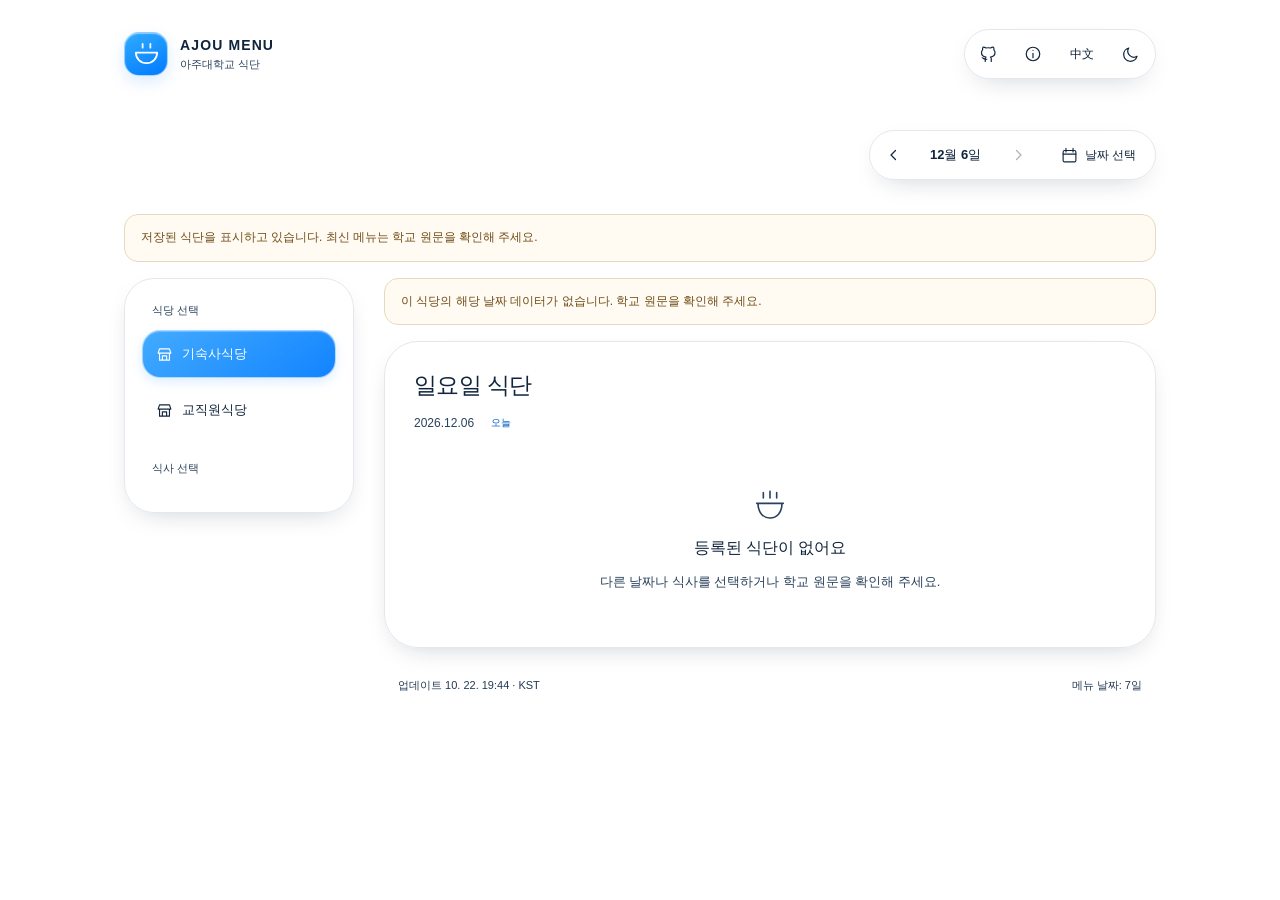
==== site/index.html @ 357158b2 "Replace refraction with lightweight clear and frosted glass" ====
<!DOCTYPE html>
<html lang="ko">
<head>
  <meta charset="UTF-8">
  <meta name="viewport" content="width=device-width, initial-scale=1, viewport-fit=cover">
  <meta name="theme-color" content="#ffffff">
  <meta name="description" content="아주대학교 식당의 주간 메뉴를 한국어와 중국어로 확인하세요. 查看亚洲大学食堂每周菜单，支持中韩双语。">
  <title>아주대학교 식단 · Ajou Menu</title>
  <meta name="apple-mobile-web-app-capable" content="yes">
  <meta name="apple-mobile-web-app-status-bar-style" content="default">
  <meta name="apple-mobile-web-app-title" content="Ajou Menu">
  <meta property="og:type" content="website">
  <meta property="og:title" content="Ajou Menu · 亚洲大学食堂菜单">
  <meta property="og:description" content="宿舍食堂与教职工食堂，中韩双语菜单、供餐时段和每周预告。">
  <meta property="og:url" content="https://zhupoxixixi.github.io/ajou-menu/">
  <meta property="og:image" content="https://zhupoxixixi.github.io/ajou-menu/share.png?v=20261023-light-glass">
  <meta property="og:image:width" content="1200">
  <meta property="og:image:height" content="630">
  <meta name="twitter:card" content="summary_large_image">
  <link rel="canonical" href="https://zhupoxixixi.github.io/ajou-menu/">
  <script>try{const t=localStorage.getItem('menuTheme');document.documentElement.classList.toggle('dark',t==='dark'||(t!=='light'&&matchMedia('(prefers-color-scheme: dark)').matches));}catch{}</script>
  <script>document.documentElement.dataset.glassStyle='clear';try{if(localStorage.getItem('menuGlassStyle')==='frosted')document.documentElement.dataset.glassStyle='frosted';}catch{}</script>
  <link rel="icon" type="image/svg+xml" href="favicon.svg?v=20261023-light-glass">
  <link rel="apple-touch-icon" href="apple-touch-icon.png?v=20261023-light-glass">
  <link rel="manifest" href="manifest.webmanifest?v=20261023-light-glass">
  <link rel="stylesheet" href="styles.css?v=20261023-light-glass">
  <script defer src="appearance.js?v=20261023-light-glass"></script>
  <script defer src="background.js?v=20261023-light-glass"></script>
  <script defer src="menu-data.js?v=20261023-light-glass"></script>
  <script defer src="menu.js?v=20261023-light-glass"></script>
</head>
<body>
<div id="glassBackdrop" aria-hidden="true"></div>
  <a class="skip-link" href="#menuHeading" id="skipLink">메뉴로 바로가기</a>
  <header class="site-header">
    <div class="wide-shell header-inner">
      <a class="brand" href="./" aria-label="Ajou Menu">
        <span class="brand-mark" aria-hidden="true"><svg viewBox="0 0 32 32" fill="none" stroke="currentColor" stroke-width="1.8" stroke-linecap="round" stroke-linejoin="round"><path d="M5 14h22c0 6.4-4.7 11-11 11S5 20.4 5 14Z"/><path d="M12 5v4m8-4v4"/></svg></span>
        <span class="brand-copy"><strong>AJOU MENU</strong><small id="brandSubtitle">아주대학교 식단</small></span>
      </a>
      <div class="glass-surface glass-actions"><div class="glass-content"><div class="header-actions">
        <a class="icon-button github-button" href="https://github.com/zhupoxixixi/ajou-menu" target="_blank" rel="noopener noreferrer" aria-label="GitHub"><span data-icon="github"></span></a>
        <button class="icon-button" id="toolsToggle" type="button" aria-haspopup="dialog" aria-label="使用与更新"><span data-icon="info"></span></button>
        <button class="language-toggle" id="langToggle" type="button"><span id="languageLabel">中文</span></button>
        <button class="icon-button" id="themeToggle" type="button"><span data-icon="sun"></span></button>
      </div>
    </div></div>
    </div>
  </header>

  <main class="page-shell">
    <div class="page-intro">
      <div class="glass-surface glass-date"><div class="glass-content"><nav class="date-navigation" aria-label="날짜 탐색" id="dateNavigation">
        <div class="nav-controls">
          <div class="date-stepper"><button class="icon-button" id="prevDate" type="button"><span data-icon="left"></span></button><button class="nav-current-date" id="navDateLabel" type="button" aria-haspopup="dialog"><span id="navDateDisplay">—</span></button><button class="icon-button" id="nextDate" type="button"><span data-icon="right"></span></button></div>
          <button class="date-picker-trigger" id="dateToggle" type="button" aria-haspopup="dialog"><span data-icon="calendar"></span><span id="datePickerLabel">날짜 선택</span></button>
        </div>
      </nav></div></div>
    </div>
    <div id="dataStatus" class="status-banner" role="status" hidden></div>

    <div class="menu-layout">
      <div class="glass-surface glass-selection"><div class="glass-content"><section class="selection-panel" aria-label="식당 및 식사 선택" id="selectionPanel">
        <p class="control-label" id="restaurantLabel">식당 선택</p>
        <div id="restaurantTabs" class="restaurant-tabs" role="group" aria-labelledby="restaurantLabel"></div>
        <p class="control-label" id="mealLabel">식사 선택</p>
        <div id="mealTabs" class="meal-tabs" role="group" aria-labelledby="mealLabel"></div>
      </section></div></div>

      <section class="menu-panel" aria-labelledby="menuHeading">
        <p class="sr-only" id="windowLabel">코너 선택</p>
        <div class="glass-surface glass-windows"><div class="glass-content"><div id="windowTabs" class="window-tabs" role="group" aria-labelledby="windowLabel"></div></div></div>
        <div id="restaurantStatus" class="status-banner" role="status" hidden></div>
        <div class="glass-surface glass-menu"><div class="glass-content"><article class="menu-card">
          <div class="card-header">
            <div class="card-title-line"><div class="card-title-copy"><h1 id="menuHeading" tabindex="-1">오늘의 메뉴</h1><span id="dateDisplay" class="date-badge"></span><span id="todayMarker" class="today-marker" hidden></span></div><button id="shareButton" class="icon-button copy-button" type="button" aria-label="메뉴 복사" title="메뉴 복사"><span data-icon="copy"></span></button></div>
            <div id="serviceMeta" class="service-meta"><p class="service-hours" id="serviceHours" hidden></p><p class="service-state" id="serviceState" role="status" hidden></p></div>
          </div>
          <div id="menuContent"></div>
          <div id="emptyState" class="empty-state" hidden><span data-icon="bowl" class="empty-symbol"></span><h2 id="emptyTitle"></h2><p id="emptyDescription"></p></div>
        </article></div></div>
      </section>
    </div>
    <div class="nav-stats"><p id="updatedAt"></p><p id="dateCount"></p></div>
  </main>

  <dialog id="dateDialog" class="app-dialog date-dialog" aria-labelledby="calendarTitle">
    <div class="dialog-heading"><h2 id="calendarTitle">날짜 선택</h2><button class="dialog-close icon-button" type="button" data-close="dateDialog"><span data-icon="close"></span></button></div>
    <div class="calendar-heading"><div id="weekSwitch" class="week-switch" hidden></div><button id="todayButton" class="small-button" type="button">오늘로</button></div>
    <div class="calendar-month-row"><button id="calendarPrev" class="icon-button" type="button"><span data-icon="left"></span></button><strong id="calendarMonth"></strong><button id="calendarNext" class="icon-button" type="button"><span data-icon="right"></span></button></div>
    <div id="calendarWeekdays" class="calendar-weekdays" aria-hidden="true"></div>
    <div id="weekTabs" class="calendar-grid"></div>
    <p class="calendar-hint" id="calendarHint"></p>
  </dialog>

  <dialog id="copyDialog" class="app-dialog copy-dialog" aria-labelledby="copyTitle">
    <div class="dialog-heading"><h2 id="copyTitle"></h2><button class="dialog-close icon-button" type="button" data-close="copyDialog"><span data-icon="close"></span></button></div>
    <p id="copyHint"></p><textarea id="copyText" readonly aria-labelledby="copyTitle"></textarea>
  </dialog>
  <dialog id="toolsDialog" class="app-dialog tools-dialog" aria-labelledby="toolsTitle">
    <div class="dialog-heading"><h2 id="toolsTitle"></h2><button class="dialog-close icon-button" type="button" data-close="toolsDialog"><span data-icon="close"></span></button></div>
    <div class="tools-content">
      <section class="tool-section appearance-section">
        <h3 id="glassStyleTitle">유리 효과</h3>
        <div class="appearance-options" role="group" aria-labelledby="glassStyleTitle"><button id="glassClear" type="button" aria-pressed="true">투명</button><button id="glassFrosted" type="button" aria-pressed="false">반투명</button></div>
      </section>
      <section id="backgroundSection" class="tool-section">
        <h3 id="backgroundTitle">배경 이미지</h3>
        <p id="backgroundHint" class="tool-hint">기기에 저장된 사진으로 배경을 바꿀 수 있어요.</p>
        <input id="backgroundFile" type="file" accept="image/*" hidden>
        <div class="background-actions"><button id="backgroundChoose" class="small-button" type="button">사진 선택</button><button id="backgroundReset" class="small-button" type="button">기본 배경</button></div>
        <p id="backgroundStatus" class="tool-hint background-status" role="status"></p>
      </section>
      <section id="operatingSection" class="tool-section" hidden><h3 id="operatingTitle"></h3><div id="operatingDetails" class="operating-details"></div></section>
      <section class="tool-section"><h3 id="dataTitle"></h3><dl id="healthDetails" class="health-details"></dl><p class="tool-hint" id="refreshHint"></p><button id="refreshButton" class="small-button" type="button"><span data-icon="refresh"></span><span id="refreshLabel"></span></button></section>
      <section class="tool-section"><h3 id="installTitle"></h3><p id="installHint" class="tool-hint"></p><button id="installButton" class="small-button" type="button" hidden></button></section>
      <section class="tool-section"><h3 id="offlineTitle"></h3><p id="offlineHint" class="tool-hint"></p><p id="offlineReady" class="tool-hint"></p></section>
    </div>
  </dialog>
  <div id="actionStatus" class="toast" role="status" hidden></div>
  <noscript><p class="noscript-note">JavaScript를 켜면 메뉴를 확인할 수 있습니다. 请启用 JavaScript 查看菜单。</p></noscript>
</body>
</html>
---- site/styles.css ----
/* Lightweight CSS glass surfaces; layout adapted from Tabler/Cukurova. See THIRD_PARTY_NOTICES.md. */
:root {
  color-scheme: light;
  --background: #ffffff; --foreground: #10243c; --muted-foreground: #29415c;
  --border: #496e9028; --system-blue: #0088ff; --blue-text: #005bbd;
  --glass-tint: rgb(255 255 255 / .56); --menu-tint: rgb(255 255 255 / .60);
  --dialog-background: rgb(250 252 255 / .96);
  --hover: #ffffff42; --content-width: 1080px;
  --menu-background-image: none;
  font-family: -apple-system,BlinkMacSystemFont,"Apple SD Gothic Neo","Malgun Gothic","Noto Sans KR","Segoe UI",sans-serif;
  font-synthesis: none;
}
:root:lang(zh-CN) { font-family: -apple-system,BlinkMacSystemFont,"PingFang SC","Microsoft YaHei","Noto Sans SC","Segoe UI",sans-serif; }
:root.dark {
  color-scheme: dark;
  --background: #14263f; --foreground: #f7faff; --muted-foreground: #e2edfc;
  --border: #d4eaff26; --system-blue: #0091ff; --blue-text: #b5deff;
  --glass-tint: rgb(5 22 42 / .64); --menu-tint: rgb(5 22 42 / .60);
  --dialog-background: rgb(20 38 63 / .96);
  --hover: #ffffff18;
}
* { box-sizing: border-box; }
body { margin: 0; min-height: 100dvh; color: var(--foreground); background: var(--background); line-height: 1.5; -webkit-font-smoothing: antialiased; }
button,textarea { font: inherit; }
button,a { -webkit-tap-highlight-color: transparent; touch-action: manipulation; }
button { cursor: pointer; transition: background .15s,color .15s,box-shadow .15s; }
button:disabled { cursor: default; opacity: .35; }
a { color: inherit; text-decoration: none; }
button:focus-visible,a:focus-visible,textarea:focus-visible,[tabindex]:focus-visible { outline: 2px solid var(--blue-text); outline-offset: 3px; }
[hidden] { display: none !important; }
.sr-only { position: absolute; width: 1px; height: 1px; padding: 0; overflow: hidden; clip: rect(0,0,0,0); white-space: nowrap; border: 0; }
.skip-link { position: fixed; top: -100px; left: 16px; z-index: 100; padding: 12px 18px; background: #f5faff; color: #10243c; border-radius: 12px; }
.skip-link:focus { top: 8px; }
.icon { display: block; width: 18px; height: 18px; flex-shrink: 0; }
#glassBackdrop { position: fixed; inset: 0; z-index: -1; pointer-events: none; background-color: var(--background); background-image: var(--menu-background-image); background-position: center; background-size: cover; background-repeat: no-repeat; }
.glass-surface { position: relative; isolation: isolate; min-width: 0; background: var(--glass-tint); border-radius: var(--glass-radius,28px); box-shadow: 0 9px 28px -14px #001a3448; }
.glass-content { position: relative; z-index: 1; }
.glass-surface::after { content: ''; position: absolute; pointer-events: none; inset: 0; z-index: 2; border-radius: inherit; border: 1px solid var(--border); box-shadow: inset 0 1px 1px #ffffff66,inset 0 -1px 1px #ffffff30; }
.dark .glass-surface::after { border-color: #e8f6ff45; box-shadow: inset 0 1px 1px #fff5,inset 0 -1px 1px #cbe7ff20; }
.wide-shell,.page-shell { max-width: var(--content-width); padding-inline: 24px; margin-inline: auto; }
.site-header { padding-top: env(safe-area-inset-top); }
.header-inner { min-height: 108px; display: flex; align-items: center; justify-content: space-between; gap: 22px; }
.brand { display: inline-flex; align-items: center; gap: 12px; flex-shrink: 0; padding: 5px 8px; margin-left: -8px; border-radius: 20px; background: var(--glass-tint); }
.brand-mark { display: grid; place-items: center; width: 44px; height: 44px; flex-shrink: 0; color: #fff; background: linear-gradient(155deg,#31acff,#007aff); border: 1px solid #ffffff90; border-radius: 15px; box-shadow: inset 0 1px 1px #fff7,0 6px 16px #007aff24; }
.brand-mark svg { width: 31px; height: 31px; }
.brand-copy { display: block; line-height: 1.4; }
.brand strong { display: block; font-size: 14px; font-weight: 750; letter-spacing: .08em; }
.brand small { display: block; margin-top: 2px; font-size: 11px; color: var(--muted-foreground); }
.glass-actions { --glass-radius: 26px; }
.header-actions { display: flex; align-items: center; padding: 4px; gap: 2px; }
.icon-button { display: inline-flex; align-items: center; justify-content: center; width: 42px; height: 42px; padding: 0; flex-shrink: 0; color: inherit; border: 0; border-radius: 50%; background: transparent; }
.language-toggle { height: 42px; min-width: 52px; padding: 0 8px; border: 0; border-radius: 22px; background: transparent; color: inherit; font-size: 12px; font-weight: 600; }
.icon-button:hover:not(:disabled),.language-toggle:hover,.small-button:hover { background: var(--hover); color: var(--blue-text); }
.page-shell { padding-top: 18px; padding-bottom: calc(45px + env(safe-area-inset-bottom)); }
.page-intro { display: flex; justify-content: flex-end; margin-bottom: 30px; }
.glass-date { --glass-radius: 28px; }
.date-navigation { padding: 5px; }
.nav-controls { display: flex; align-items: center; gap: 8px; }
.date-stepper { display: flex; align-items: center; gap: 2px; }
.date-navigation .icon-button { width: 40px; height: 40px; }
.nav-current-date { min-height: 40px; min-width: 80px; padding: 4px 8px; border: 0; border-radius: 20px; background: transparent; color: inherit; font-size: 13px; font-weight: 600; font-variant-numeric: tabular-nums; }
.date-picker-trigger { display: flex; align-items: center; justify-content: center; gap: 7px; min-height: 40px; padding: 6px 15px; border: 0; border-radius: 22px; background: #ffffff28; color: inherit; font-size: 12px; }
.date-picker-trigger .icon { width: 17px; height: 17px; }
.nav-current-date:hover,.date-picker-trigger:hover { background: var(--hover); }
.dark .date-picker-trigger { background: #ffffff0f; }
.menu-layout { display: grid; grid-template-columns: 230px minmax(0,1fr); gap: 30px; align-items: start; }
.glass-selection { --glass-radius: 30px; }
.selection-panel { padding: 24px 18px; }
.control-label { font-size: 11px; font-weight: 600; color: var(--muted-foreground); margin: 0 0 12px 10px; }
.restaurant-tabs { display: flex; flex-direction: column; gap: 8px; margin-bottom: 26px; }
.restaurant-button { display: flex; align-items: center; justify-content: flex-start; gap: 9px; min-height: 48px; padding: 9px 13px; border: 1px solid transparent; border-radius: 18px; background: transparent; color: inherit; font-size: 13px; font-weight: 500; }
.restaurant-button .icon { width: 17px; height: 17px; }
.meal-tabs { display: grid; grid-template-columns: repeat(2,minmax(0,1fr)); gap: 6px; }
.meal-button { display: inline-flex; align-items: center; justify-content: center; gap: 6px; min-height: 44px; padding: 8px 5px; border: 1px solid #ffffff30; border-radius: 17px; background: #ffffff18; color: inherit; font-size: 12px; }
.meal-button .icon { width: 16px; height: 16px; }
.restaurant-button[aria-pressed="true"],.meal-button[aria-pressed="true"],.window-button[aria-pressed="true"] { color: #fff; background: linear-gradient(145deg,#219cffd9,#007affed); border: 1px solid #ffffff99; box-shadow: inset 0 1px 1px #ffffff45,0 4px 11px #007aff22; font-weight: 600; }
.restaurant-button:hover:not([aria-pressed="true"]),.meal-button:hover:not(:disabled):not([aria-pressed="true"]),.window-button:hover:not([aria-pressed="true"]) { background: var(--hover); }
.menu-panel { min-width: 0; }
.glass-windows { --glass-radius: 26px; margin-bottom: 18px; }
.glass-windows:has(#windowTabs[hidden]),.glass-windows:has(#windowTabs:empty) { display: none; }
.window-tabs { display: flex; flex-wrap: nowrap; overflow-x: auto; scrollbar-width: none; gap: 4px; padding: 5px; border-radius: 26px; -webkit-overflow-scrolling: touch; }
.window-tabs::-webkit-scrollbar { display: none; }
.window-button { flex-shrink: 0; max-width: 100%; min-width: 44px; min-height: 42px; padding: 8px 20px; border: 1px solid transparent; border-radius: 22px; background: transparent; color: inherit; font-size: 12px; white-space: nowrap; overflow: hidden; text-overflow: ellipsis; }
.window-button.note-window { text-decoration: underline dotted; text-underline-offset: 4px; }
.status-banner { padding: 12px 16px; border: 1px solid #e7d9bd; background: #fffbf3ed; color: #704c16; border-radius: 14px; font-size: 12px; line-height: 1.8; margin-bottom: 16px; overflow-wrap: anywhere; }
.dark .status-banner { background: #302b1eed; border-color: #5c4b2d; color: #f0d6ad; }
.glass-menu { --glass-radius: 34px; --glass-tint: var(--menu-tint); }
.menu-card { padding-bottom: 18px; }
.card-header { padding: 28px 30px 20px; }
.card-title-line { display: flex; align-items: flex-start; gap: 12px; }
.card-title-copy { display: flex; align-items: center; flex-wrap: wrap; gap: 8px; min-width: 0; flex: 1; }
.card-title-line h1 { flex-basis: 100%; margin: 0 0 2px; font-size: 23px; letter-spacing: -.03em; line-height: 1.4; font-weight: 650; }
.copy-button { margin: -3px -7px 0 auto; background: #ffffff29; }
.date-badge { font-size: 12px; color: var(--muted-foreground); font-variant-numeric: tabular-nums; }
.today-marker { padding: 3px 8px; border: 1px solid #ffffff85; border-radius: 8px; background: #ffffff58; color: var(--blue-text); font-size: 10px; font-weight: 600; }
.dark .today-marker { background: #ffffff1a; border-color: #ffffff40; }
.service-meta { display: flex; align-items: center; flex-wrap: wrap; gap: 7px 10px; margin-top: 14px; }
.service-meta:has(> [hidden]):not(:has(> :not([hidden]))) { display: none; }
.service-hours { margin: 0; font-size: 12px; color: var(--muted-foreground); font-variant-numeric: tabular-nums; }
.service-state { display: inline-flex; align-items: center; gap: 5px; margin: 0; color: var(--muted-foreground); font-size: 11px; line-height: 1.7; }
.service-state::before { content: ''; width: 5px; height: 5px; border-radius: 50%; background: currentColor; flex-shrink: 0; }
.service-state[data-state="serving"],.service-state[data-state="servingReference"],.service-state[data-state="upcoming"] { color: #004c9d; }
.dark .service-state[data-state="serving"],.dark .service-state[data-state="servingReference"],.dark .service-state[data-state="upcoming"] { color: #d8eeff; }
#menuContent { padding-inline: 30px; }
.menu-table { width: 100%; border-collapse: separate; border-spacing: 0; text-align: left; }
.dish-row td { padding: 15px 0; vertical-align: middle; }
.dish-row + .dish-row td { border-top: 1px solid var(--border); }
.dish-name strong { display: block; font-size: 16px; font-weight: 550; line-height: 1.65; letter-spacing: .01em; overflow-wrap: anywhere; }
.dish-row:hover { background: #ffffff12; }
.card-notices { padding: 14px 16px; margin: 10px 0 8px; border: 1px solid #ffffff40; border-radius: 17px; background: #ffffff38; }
.dark .card-notices { background: #07182e33; }
.card-notices p { font-size: 12px; line-height: 1.85; margin: 0; color: var(--muted-foreground); overflow-wrap: anywhere; }
.card-notices p + p { margin-top: 8px; }
.empty-state { padding: 36px 24px; margin: 0 20px; border-radius: 28px; background: #ffffff18; text-align: center; }
.empty-symbol { display: inline-flex; color: var(--muted-foreground); margin-bottom: 14px; }
.empty-symbol .icon { width: 32px; height: 32px; stroke-width: 1.2; }
.empty-state h2 { font-size: 16px; margin: 0 0 10px; font-weight: 600; }
.empty-state p { font-size: 13px; color: var(--muted-foreground); margin: 0; line-height: 1.85; }
.nav-stats { display: flex; flex-wrap: wrap; align-items: center; justify-content: space-between; gap: 6px 10px; margin: 22px 3px 0 263px; padding: 7px 11px; border-radius: 17px; background: #ffffffc7; }
.nav-stats p { font-size: 11px; color: #243a55; margin: 0; }
.dark .nav-stats { background: #07182ec9; }
.dark .nav-stats p { color: #e2edfc; }
.app-dialog { width: min(460px,calc(100% - 32px)); max-height: calc(100dvh - 48px); overflow-y: auto; border: 1px solid #ffffffb3; border-radius: 30px; padding: 0; color: var(--foreground); background: var(--dialog-background); box-shadow: 0 22px 70px #122d6140,inset 0 1px 0 #fff; opacity: 0; transform: translateY(8px) scale(.99); transition: opacity .18s ease,transform .18s ease,display .18s allow-discrete,overlay .18s allow-discrete; overscroll-behavior: contain; }
.dark .app-dialog { border-color: #ffffff40; box-shadow: 0 22px 70px #0005,inset 0 1px 0 #ffffff40; }
.app-dialog[open] { opacity: 1; transform: none; }
@starting-style { .app-dialog[open] { opacity: 0; transform: translateY(8px) scale(.99); } }
.app-dialog::backdrop { background: #08224535; }
.dialog-heading { display: flex; align-items: center; justify-content: space-between; gap: 16px; padding: 18px 22px 14px; }
.dialog-heading h2 { font-size: 17px; margin: 0; }
.tools-content { padding: 0 22px 22px; }
.tool-section { padding: 18px 0; border-top: 1px solid var(--border); }
.tool-section h3 { font-size: 14px; margin: 0 0 10px; }
.tool-hint,.operating-details p { color: var(--muted-foreground); font-size: 13px; line-height: 1.85; margin: 0 0 12px; overflow-wrap: anywhere; }
.tool-hint:last-child,.operating-details p:last-child { margin-bottom: 0; }
.small-button { display: inline-flex; align-items: center; justify-content: center; gap: 7px; min-height: 40px; padding: 8px 12px; border: 1px solid #ffffff40; border-radius: 22px; background: #ffffff36; color: inherit; font-size: 12px; }
.appearance-options { display: inline-flex; gap: 4px; padding: 4px; border: 1px solid var(--border); border-radius: 24px; background: #7a9abb12; }
.appearance-options button { min-height: 44px; min-width: 88px; padding: 8px 20px; border: 1px solid transparent; border-radius: 20px; background: transparent; color: inherit; font-size: 13px; }
.appearance-options button[aria-pressed="true"] { background: #006edb; color: #fff; border-color: #ffffff80; box-shadow: 0 2px 7px #007aff20; }
/* Blur is opt-in. Clear mode has no filter or backdrop-filter on any surface. */
:root[data-glass-style="frosted"] :is(.glass-surface,.brand,.app-dialog) { -webkit-backdrop-filter: blur(10px); backdrop-filter: blur(10px); }
.background-actions { display: flex; flex-wrap: wrap; gap: 8px; }
.background-status { margin-top: 12px; }
.background-status:empty { display: none; }
.health-details { margin: 0 0 18px; padding: 10px 14px; border-radius: 20px; background: #ffffff24; font-size: 12px; }
.health-details > div { display: grid; grid-template-columns: minmax(0,1fr) minmax(0,1.6fr); gap: 12px; padding-block: 8px; }
.health-details dt { color: var(--muted-foreground); }
.health-details dd { margin: 0; text-align: right; overflow-wrap: anywhere; font-variant-numeric: tabular-nums; }
#offlineReady { color: var(--blue-text); }
.calendar-heading { display: flex; align-items: center; justify-content: space-between; flex-wrap: wrap; gap: 8px; margin: 0 22px 16px; }
.week-switch { display: flex; padding: 5px; background: #ffffff24; border: 1px solid #ffffff50; border-radius: 22px; gap: 4px; }
.week-switch button { min-height: 40px; font-size: 12px; padding: 7px 12px; color: inherit; border: 0; background: transparent; border-radius: 17px; }
.week-switch button[aria-pressed="true"],.date-button[aria-pressed="true"] { background: #0088ff; color: #fff; box-shadow: inset 0 1px 0 #ffffff45,0 3px 9px #007aff25; border-color: #ffffff80; font-weight: 650; }
.calendar-month-row { display: flex; align-items: center; justify-content: space-between; padding: 0 22px; margin-bottom: 12px; }
.calendar-month-row strong { font-size: 14px; }
.calendar-weekdays,.calendar-grid { display: grid; grid-template-columns: repeat(7,minmax(0,1fr)); gap: 4px; padding-inline: 22px; }
.calendar-weekdays { font-size: 11px; color: var(--muted-foreground); text-align: center; margin-bottom: 5px; }
.calendar-weekdays span { padding: 7px 0; }
.calendar-grid > span,.calendar-grid > button { min-width: 0; height: 44px; display: grid; place-items: center; font-size: 13px; }
.calendar-unavailable { color: var(--muted-foreground); opacity: .45; }
.date-button { position: relative; border: 1px solid transparent; background: #ffffff35; color: inherit; border-radius: 50%; padding: 0; }
.date-button:hover { border-color: var(--blue-text); }
.date-button.is-today::after { content: ''; position: absolute; bottom: 5px; width: 3px; height: 3px; background: currentColor; border-radius: 50%; }
.calendar-hint { font-size: 11px; line-height: 1.8; color: var(--muted-foreground); padding: 0 22px 22px; margin: 17px 0 0; }
.copy-dialog > p { font-size: 13px; color: var(--muted-foreground); margin: 0 22px 14px; }
.copy-dialog textarea { display: block; width: calc(100% - 44px); min-height: 220px; resize: vertical; border: 1px solid #ffffff80; border-radius: 20px; padding: 16px; background: #ffffff30; color: inherit; font-size: 13px; line-height: 1.9; margin: 0 22px 22px; }
.toast { position: fixed; left: 50%; transform: translateX(-50%); bottom: calc(24px + env(safe-area-inset-bottom)); z-index: 25; padding: 12px 18px; background: #10243c; color: #f5faff; border-radius: 14px; box-shadow: 0 4px 16px #0003; font-size: 13px; max-width: calc(100% - 32px); text-align: center; }
.noscript-note { margin: 24px; text-align: center; }
@media(min-width: 1100px) { .page-shell { padding-top: 22px; } .page-intro { margin-bottom: 34px; } }
@media(max-width: 899px) {
  .page-shell { max-width: 640px; padding-top: 16px; }
  .menu-layout { grid-template-columns: minmax(0,1fr); gap: 18px; }
  .selection-panel { padding: 6px; }
  .control-label { position: absolute; width: 1px; height: 1px; padding: 0; overflow: hidden; clip: rect(0,0,0,0); white-space: nowrap; border: 0; }
  .restaurant-tabs { flex-direction: row; margin: 0; gap: 4px; }
  .restaurant-button { justify-content: center; flex: 1; min-height: 46px; padding-inline: 8px; }
  .meal-tabs { grid-template-columns: repeat(var(--meal-count,4),minmax(0,1fr)); gap: 5px; padding: 8px 2px 2px; }
  .meal-button { background: transparent; border-color: transparent; }
  .meal-button[aria-pressed="true"] { color: var(--blue-text); background: #ffffff70; border-color: #ffffffa6; box-shadow: 0 2px 6px #2e6cb01a,inset 0 1px 0 #fff9; }
  .dark .meal-button[aria-pressed="true"] { background: #ffffff25; color: #fff; border-color: #ffffff40; box-shadow: inset 0 1px 0 #ffffff40; }
  .glass-selection { --glass-radius: 28px; }
  .glass-windows { margin-bottom: 16px; }
  .window-button { min-height: 44px; }
  .icon-button,.language-toggle,.nav-current-date,.date-picker-trigger,.date-navigation .icon-button,.small-button,.week-switch button { min-height: 44px; }
  .icon-button,.date-navigation .icon-button { width: 44px; }
  .nav-stats { margin-left: 3px; }
}
@media(max-width: 639px) {
  .wide-shell,.page-shell { padding-inline: 22px; }
  .header-inner { min-height: 91px; gap: 10px; }
  .brand { gap: 9px; }
  .brand-mark { width: 37px; height: 37px; border-radius: 13px; }
  .brand-mark svg { width: 28px; height: 28px; }
  .brand strong { font-size: 11px; letter-spacing: .045em; }
  .brand small { font-size: 9px; }
  .header-actions { gap: 0; padding: 2px; }
  .github-button { display: none; }
  .header-actions .icon-button { min-height: 40px; width: 38px; height: 40px; }
  .header-actions .language-toggle { min-height: 40px; height: 40px; min-width: 44px; font-size: 11px; padding-inline: 6px; }
  .page-shell { padding-top: 9px; }
  .page-intro { display: block; margin-bottom: 18px; }
  .date-navigation { padding: 4px; }
  .nav-controls { justify-content: space-between; gap: 3px; }
  .nav-current-date { min-width: 76px; }
  .date-picker-trigger { padding-inline: 12px; font-size: 11px; }
  .restaurant-button { font-size: 12px; gap: 7px; }
  .meal-button { border-radius: 20px; font-size: 12px; gap: 5px; }
  .meal-button .icon { width: 15px; height: 15px; }
  .menu-layout { gap: 16px; }
  .glass-windows { margin-bottom: 15px; }
  .window-button { padding-inline: 18px; }
  .menu-card { padding-bottom: 17px; }
  .card-header { padding: 24px 24px 17px; }
  .card-title-line h1 { font-size: 21px; }
  #menuContent { padding-inline: 24px; }
  .dish-row td { padding: 14px 0; }
  .dish-name strong { font-size: 15px; }
  .nav-stats { gap: 6px 14px; margin-top: 20px; }
  .nav-stats p { font-size: 10px; }
  .date-dialog { width: 100%; max-width: 460px; max-height: calc(100dvh - 24px); margin: auto auto 0; border-bottom: 0; border-radius: 30px 30px 0 0; padding-bottom: env(safe-area-inset-bottom); }
  .date-dialog::before { content: ''; display: block; width: 36px; height: 4px; background: var(--border); border-radius: 5px; margin: 10px auto 0; }
}
@media(max-width: 359px) {
  .wide-shell,.page-shell { padding-inline: 16px; }
  .header-inner { gap: 6px; }
  .brand { gap: 6px; }
  .brand-mark { width: 33px; height: 33px; border-radius: 11px; }
  .brand strong { font-size: 10px; }
  .brand small { display: none; }
  .header-actions .icon-button { width: 36px; }
  .nav-current-date { min-width: 64px; }
  .date-picker-trigger { padding-inline: 10px; }
  .card-header,#menuContent { padding-inline: 22px; }
  .calendar-weekdays,.calendar-grid { padding-inline: 4px; gap: 0; }
}
@media(prefers-reduced-transparency: reduce) {
  :root { --glass-tint: #eef3faf2; --menu-tint: #eef3faf2; }
  :root.dark { --glass-tint: #10243cf2; --menu-tint: #10243cf2; }
  :is(.glass-surface,.brand,.app-dialog) { -webkit-backdrop-filter: none !important; backdrop-filter: none !important; }
}
@media(prefers-reduced-motion: reduce) { *,*::before,*::after { animation: none !important; transition: none !important; scroll-behavior: auto !important; } }
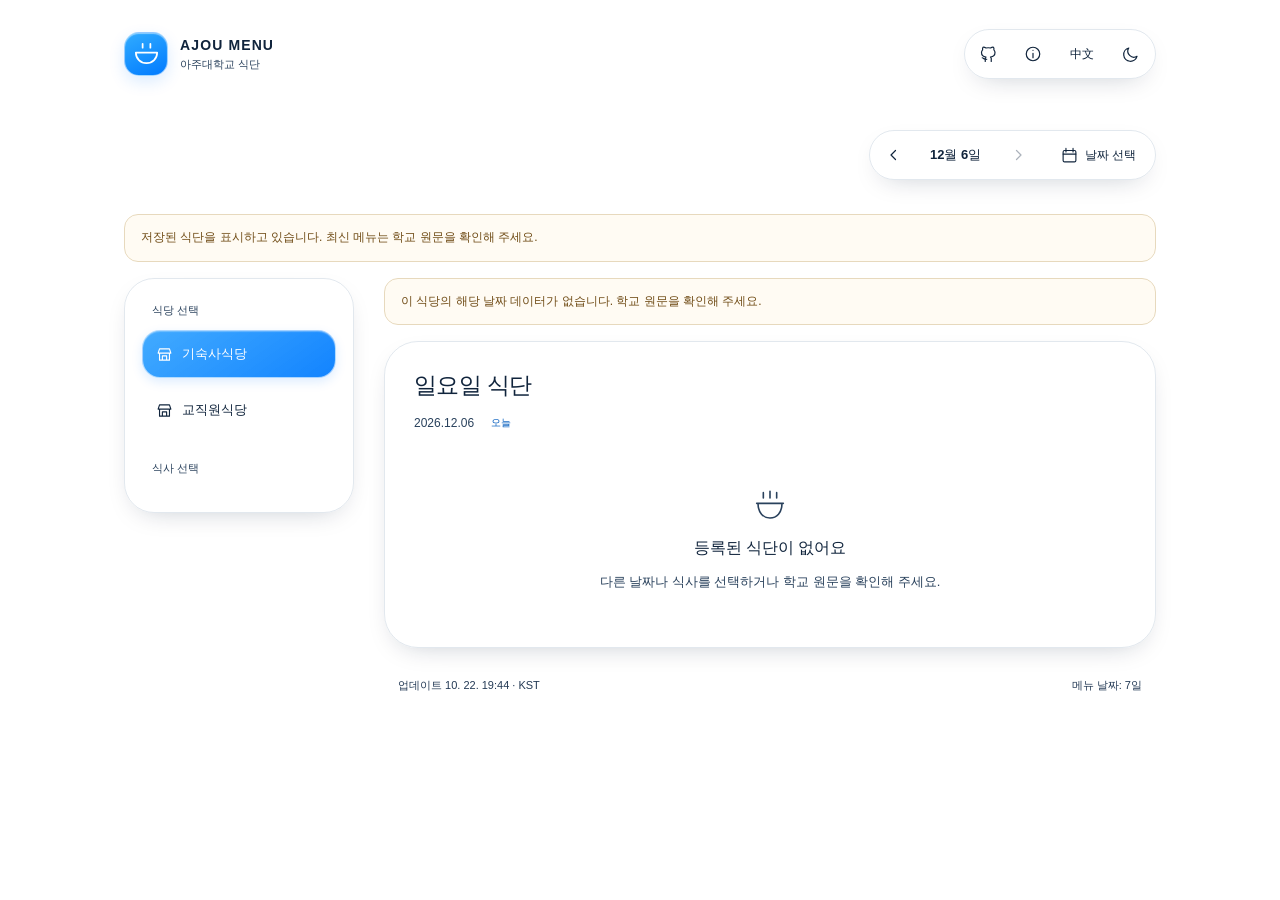
==== commit f5bb251a: "Add three glass styles and simplify appearance controls" ====
--- a/site/index.html
+++ b/site/index.html
@@ -13,21 +13,21 @@
   <meta property="og:title" content="Ajou Menu · 亚洲大学食堂菜单">
   <meta property="og:description" content="宿舍食堂与教职工食堂，中韩双语菜单、供餐时段和每周预告。">
   <meta property="og:url" content="https://zhupoxixixi.github.io/ajou-menu/">
-  <meta property="og:image" content="https://zhupoxixixi.github.io/ajou-menu/share.png?v=20261023-light-glass">
+  <meta property="og:image" content="https://zhupoxixixi.github.io/ajou-menu/share.png?v=20261023-glass-options">
   <meta property="og:image:width" content="1200">
   <meta property="og:image:height" content="630">
   <meta name="twitter:card" content="summary_large_image">
   <link rel="canonical" href="https://zhupoxixixi.github.io/ajou-menu/">
   <script>try{const t=localStorage.getItem('menuTheme');document.documentElement.classList.toggle('dark',t==='dark'||(t!=='light'&&matchMedia('(prefers-color-scheme: dark)').matches));}catch{}</script>
-  <script>document.documentElement.dataset.glassStyle='clear';try{if(localStorage.getItem('menuGlassStyle')==='frosted')document.documentElement.dataset.glassStyle='frosted';}catch{}</script>
-  <link rel="icon" type="image/svg+xml" href="favicon.svg?v=20261023-light-glass">
-  <link rel="apple-touch-icon" href="apple-touch-icon.png?v=20261023-light-glass">
-  <link rel="manifest" href="manifest.webmanifest?v=20261023-light-glass">
-  <link rel="stylesheet" href="styles.css?v=20261023-light-glass">
-  <script defer src="appearance.js?v=20261023-light-glass"></script>
-  <script defer src="background.js?v=20261023-light-glass"></script>
-  <script defer src="menu-data.js?v=20261023-light-glass"></script>
-  <script defer src="menu.js?v=20261023-light-glass"></script>
+  <script>document.documentElement.dataset.glassStyle='transparent';try{const s=localStorage.getItem('menuGlassStyle');if(['transparent','translucent','frosted'].includes(s))document.documentElement.dataset.glassStyle=s;else if(s==='clear')document.documentElement.dataset.glassStyle='translucent';}catch{}</script>
+  <link rel="icon" type="image/svg+xml" href="favicon.svg?v=20261023-glass-options">
+  <link rel="apple-touch-icon" href="apple-touch-icon.png?v=20261023-glass-options">
+  <link rel="manifest" href="manifest.webmanifest?v=20261023-glass-options">
+  <link rel="stylesheet" href="styles.css?v=20261023-glass-options">
+  <script defer src="appearance.js?v=20261023-glass-options"></script>
+  <script defer src="background.js?v=20261023-glass-options"></script>
+  <script defer src="menu-data.js?v=20261023-glass-options"></script>
+  <script defer src="menu.js?v=20261023-glass-options"></script>
 </head>
 <body>
 <div id="glassBackdrop" aria-hidden="true"></div>
@@ -102,7 +102,7 @@
     <div class="tools-content">
       <section class="tool-section appearance-section">
         <h3 id="glassStyleTitle">유리 효과</h3>
-        <div class="appearance-options" role="group" aria-labelledby="glassStyleTitle"><button id="glassClear" type="button" aria-pressed="true">투명</button><button id="glassFrosted" type="button" aria-pressed="false">반투명</button></div>
+        <div class="appearance-options" role="group" aria-labelledby="glassStyleTitle"><button id="glassTransparent" type="button" aria-pressed="true">투명</button><button id="glassTranslucent" type="button" aria-pressed="false">반투명</button><button id="glassFrosted" type="button" aria-pressed="false">블러</button></div>
       </section>
       <section id="backgroundSection" class="tool-section">
         <h3 id="backgroundTitle">배경 이미지</h3>
@@ -112,9 +112,6 @@
         <p id="backgroundStatus" class="tool-hint background-status" role="status"></p>
       </section>
       <section id="operatingSection" class="tool-section" hidden><h3 id="operatingTitle"></h3><div id="operatingDetails" class="operating-details"></div></section>
-      <section class="tool-section"><h3 id="dataTitle"></h3><dl id="healthDetails" class="health-details"></dl><p class="tool-hint" id="refreshHint"></p><button id="refreshButton" class="small-button" type="button"><span data-icon="refresh"></span><span id="refreshLabel"></span></button></section>
-      <section class="tool-section"><h3 id="installTitle"></h3><p id="installHint" class="tool-hint"></p><button id="installButton" class="small-button" type="button" hidden></button></section>
-      <section class="tool-section"><h3 id="offlineTitle"></h3><p id="offlineHint" class="tool-hint"></p><p id="offlineReady" class="tool-hint"></p></section>
     </div>
   </dialog>
   <div id="actionStatus" class="toast" role="status" hidden></div>
--- a/site/styles.css
+++ b/site/styles.css
@@ -3,8 +3,9 @@
   color-scheme: light;
   --background: #ffffff; --foreground: #10243c; --muted-foreground: #29415c;
   --border: #496e9028; --system-blue: #0088ff; --blue-text: #005bbd;
-  --glass-tint: rgb(255 255 255 / .56); --menu-tint: rgb(255 255 255 / .60);
-  --dialog-background: rgb(250 252 255 / .96);
+  --glass-tint: rgb(255 255 255 / .20); --menu-tint: rgb(255 255 255 / .24);
+  --dialog-background: rgb(250 252 255 / .90);
+  --control-background: #eaf2fc; --control-border: #6e86a5; --control-hover: #dbeaff;
   --hover: #ffffff42; --content-width: 1080px;
   --menu-background-image: none;
   font-family: -apple-system,BlinkMacSystemFont,"Apple SD Gothic Neo","Malgun Gothic","Noto Sans KR","Segoe UI",sans-serif;
@@ -15,10 +16,13 @@
   color-scheme: dark;
   --background: #14263f; --foreground: #f7faff; --muted-foreground: #e2edfc;
   --border: #d4eaff26; --system-blue: #0091ff; --blue-text: #b5deff;
-  --glass-tint: rgb(5 22 42 / .64); --menu-tint: rgb(5 22 42 / .60);
-  --dialog-background: rgb(20 38 63 / .96);
+  --glass-tint: rgb(5 22 42 / .32); --menu-tint: rgb(5 22 42 / .36);
+  --dialog-background: rgb(20 38 63 / .92);
+  --control-background: #253d59; --control-border: #8aadc9; --control-hover: #314f71;
   --hover: #ffffff18;
 }
+:root:is([data-glass-style="translucent"],[data-glass-style="frosted"]) { --glass-tint: rgb(255 255 255 / .56); --menu-tint: rgb(255 255 255 / .60); }
+:root.dark:is([data-glass-style="translucent"],[data-glass-style="frosted"]) { --glass-tint: rgb(5 22 42 / .64); --menu-tint: rgb(5 22 42 / .60); }
 * { box-sizing: border-box; }
 body { margin: 0; min-height: 100dvh; color: var(--foreground); background: var(--background); line-height: 1.5; -webkit-font-smoothing: antialiased; }
 button,textarea { font: inherit; }
@@ -35,6 +39,9 @@
 #glassBackdrop { position: fixed; inset: 0; z-index: -1; pointer-events: none; background-color: var(--background); background-image: var(--menu-background-image); background-position: center; background-size: cover; background-repeat: no-repeat; }
 .glass-surface { position: relative; isolation: isolate; min-width: 0; background: var(--glass-tint); border-radius: var(--glass-radius,28px); box-shadow: 0 9px 28px -14px #001a3448; }
 .glass-content { position: relative; z-index: 1; }
+:root[data-glass-style="transparent"] :is(.glass-surface,.brand) { text-shadow: 0 1px 1px #ffffffdd,0 0 3px #ffffffbb; }
+:root.dark[data-glass-style="transparent"] :is(.glass-surface,.brand) { text-shadow: 0 1px 1px #000d,0 0 3px #000b; }
+:root[data-glass-style="transparent"] :is(.restaurant-button,.meal-button,.window-button)[aria-pressed="true"] { text-shadow: none; }
 .glass-surface::after { content: ''; position: absolute; pointer-events: none; inset: 0; z-index: 2; border-radius: inherit; border: 1px solid var(--border); box-shadow: inset 0 1px 1px #ffffff66,inset 0 -1px 1px #ffffff30; }
 .dark .glass-surface::after { border-color: #e8f6ff45; box-shadow: inset 0 1px 1px #fff5,inset 0 -1px 1px #cbe7ff20; }
 .wide-shell,.page-shell { max-width: var(--content-width); padding-inline: 24px; margin-inline: auto; }
@@ -127,25 +134,27 @@
 .app-dialog::backdrop { background: #08224535; }
 .dialog-heading { display: flex; align-items: center; justify-content: space-between; gap: 16px; padding: 18px 22px 14px; }
 .dialog-heading h2 { font-size: 17px; margin: 0; }
+.dialog-close { width: 44px; height: 44px; border: 1px solid var(--control-border); background: var(--control-background); }
+.dialog-close:hover { background: var(--control-hover) !important; }
 .tools-content { padding: 0 22px 22px; }
 .tool-section { padding: 18px 0; border-top: 1px solid var(--border); }
 .tool-section h3 { font-size: 14px; margin: 0 0 10px; }
 .tool-hint,.operating-details p { color: var(--muted-foreground); font-size: 13px; line-height: 1.85; margin: 0 0 12px; overflow-wrap: anywhere; }
 .tool-hint:last-child,.operating-details p:last-child { margin-bottom: 0; }
 .small-button { display: inline-flex; align-items: center; justify-content: center; gap: 7px; min-height: 40px; padding: 8px 12px; border: 1px solid #ffffff40; border-radius: 22px; background: #ffffff36; color: inherit; font-size: 12px; }
-.appearance-options { display: inline-flex; gap: 4px; padding: 4px; border: 1px solid var(--border); border-radius: 24px; background: #7a9abb12; }
-.appearance-options button { min-height: 44px; min-width: 88px; padding: 8px 20px; border: 1px solid transparent; border-radius: 20px; background: transparent; color: inherit; font-size: 13px; }
-.appearance-options button[aria-pressed="true"] { background: #006edb; color: #fff; border-color: #ffffff80; box-shadow: 0 2px 7px #007aff20; }
-/* Blur is opt-in. Clear mode has no filter or backdrop-filter on any surface. */
+.appearance-options { display: grid; grid-template-columns: repeat(3,minmax(0,1fr)); gap: 6px; padding: 5px; border: 1px solid var(--border); border-radius: 20px; background: #7a9abb12; }
+.appearance-options button { min-height: 44px; min-width: 0; padding: 8px 10px; border: 1px solid var(--control-border); border-radius: 15px; background: var(--control-background); color: inherit; font-size: 13px; font-weight: 600; }
+.appearance-options button:hover:not([aria-pressed="true"]) { background: var(--control-hover); }
+.appearance-options button[aria-pressed="true"] { background: #006edb; color: #fff; border-color: #006edb; box-shadow: 0 2px 7px #007aff20; }
+/* Both transparent choices have no filters. Only frosted opts into CSS blur. */
 :root[data-glass-style="frosted"] :is(.glass-surface,.brand,.app-dialog) { -webkit-backdrop-filter: blur(10px); backdrop-filter: blur(10px); }
 .background-actions { display: flex; flex-wrap: wrap; gap: 8px; }
+.tools-dialog .background-actions .small-button { min-height: 44px; padding: 10px 16px; border: 1px solid var(--control-border); background: var(--control-background); font-size: 13px; font-weight: 600; box-shadow: 0 1px 3px #001a3414; }
+.tools-dialog .background-actions .small-button:hover { background: var(--control-hover); }
+#backgroundChoose { color: #fff; background: #006edb; border-color: #006edb; }
+.tools-dialog #backgroundChoose:hover { background: #005bbd; color: #fff; }
 .background-status { margin-top: 12px; }
 .background-status:empty { display: none; }
-.health-details { margin: 0 0 18px; padding: 10px 14px; border-radius: 20px; background: #ffffff24; font-size: 12px; }
-.health-details > div { display: grid; grid-template-columns: minmax(0,1fr) minmax(0,1.6fr); gap: 12px; padding-block: 8px; }
-.health-details dt { color: var(--muted-foreground); }
-.health-details dd { margin: 0; text-align: right; overflow-wrap: anywhere; font-variant-numeric: tabular-nums; }
-#offlineReady { color: var(--blue-text); }
 .calendar-heading { display: flex; align-items: center; justify-content: space-between; flex-wrap: wrap; gap: 8px; margin: 0 22px 16px; }
 .week-switch { display: flex; padding: 5px; background: #ffffff24; border: 1px solid #ffffff50; border-radius: 22px; gap: 4px; }
 .week-switch button { min-height: 40px; font-size: 12px; padding: 7px 12px; color: inherit; border: 0; background: transparent; border-radius: 17px; }
@@ -233,8 +242,8 @@
   .calendar-weekdays,.calendar-grid { padding-inline: 4px; gap: 0; }
 }
 @media(prefers-reduced-transparency: reduce) {
-  :root { --glass-tint: #eef3faf2; --menu-tint: #eef3faf2; }
-  :root.dark { --glass-tint: #10243cf2; --menu-tint: #10243cf2; }
+  :root { --glass-tint: #eef3faf2 !important; --menu-tint: #eef3faf2 !important; }
+  :root.dark { --glass-tint: #10243cf2 !important; --menu-tint: #10243cf2 !important; }
   :is(.glass-surface,.brand,.app-dialog) { -webkit-backdrop-filter: none !important; backdrop-filter: none !important; }
 }
 @media(prefers-reduced-motion: reduce) { *,*::before,*::after { animation: none !important; transition: none !important; scroll-behavior: auto !important; } }
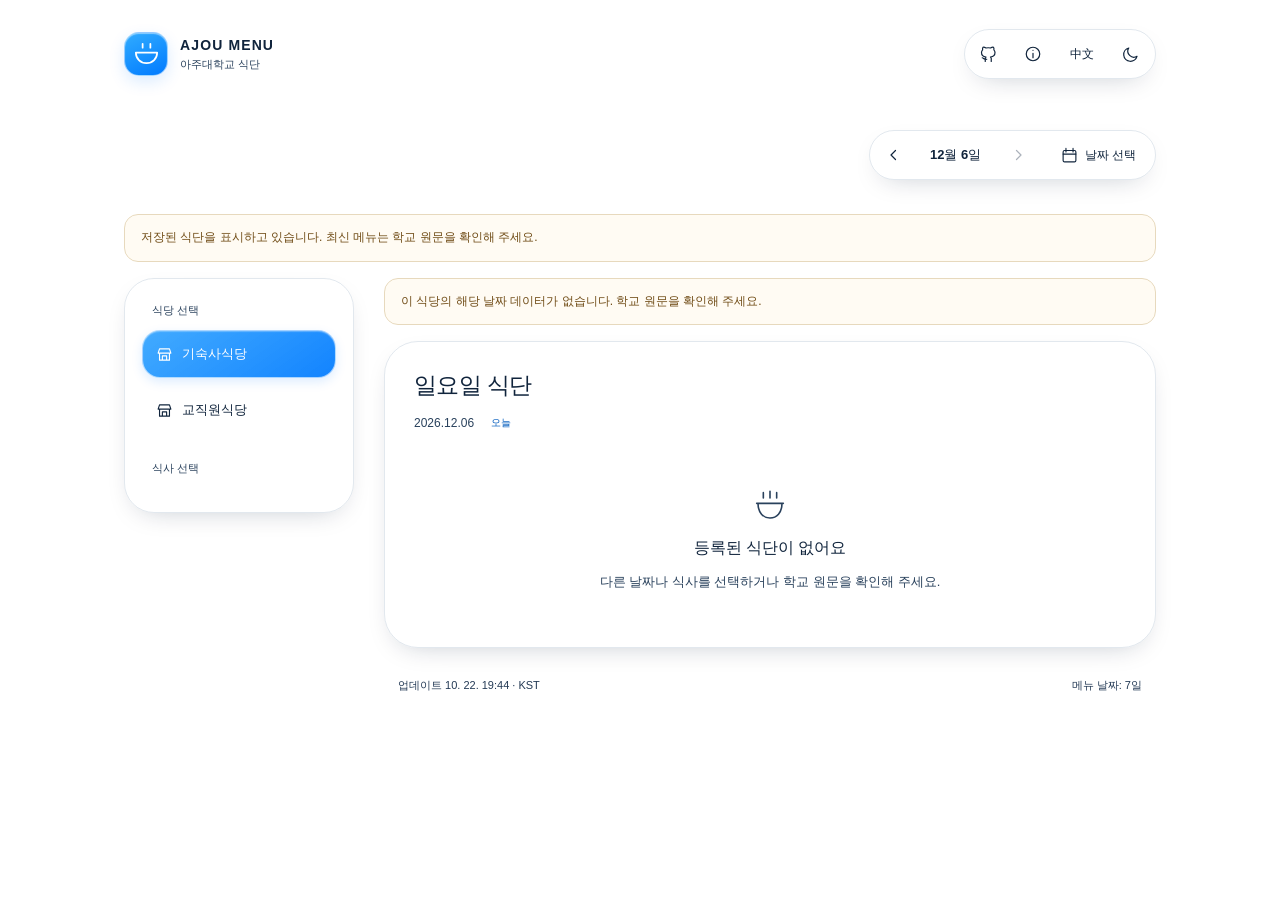
==== commit 7bc39449: "Make transparent glass clear and keep photo text sharp" ====
--- a/site/index.html
+++ b/site/index.html
@@ -13,21 +13,22 @@
   <meta property="og:title" content="Ajou Menu · 亚洲大学食堂菜单">
   <meta property="og:description" content="宿舍食堂与教职工食堂，中韩双语菜单、供餐时段和每周预告。">
   <meta property="og:url" content="https://zhupoxixixi.github.io/ajou-menu/">
-  <meta property="og:image" content="https://zhupoxixixi.github.io/ajou-menu/share.png?v=20261023-glass-options">
+  <meta property="og:image" content="https://zhupoxixixi.github.io/ajou-menu/share.png?v=20261023-crisp-glass">
   <meta property="og:image:width" content="1200">
   <meta property="og:image:height" content="630">
   <meta name="twitter:card" content="summary_large_image">
   <link rel="canonical" href="https://zhupoxixixi.github.io/ajou-menu/">
   <script>try{const t=localStorage.getItem('menuTheme');document.documentElement.classList.toggle('dark',t==='dark'||(t!=='light'&&matchMedia('(prefers-color-scheme: dark)').matches));}catch{}</script>
   <script>document.documentElement.dataset.glassStyle='transparent';try{const s=localStorage.getItem('menuGlassStyle');if(['transparent','translucent','frosted'].includes(s))document.documentElement.dataset.glassStyle=s;else if(s==='clear')document.documentElement.dataset.glassStyle='translucent';}catch{}</script>
-  <link rel="icon" type="image/svg+xml" href="favicon.svg?v=20261023-glass-options">
-  <link rel="apple-touch-icon" href="apple-touch-icon.png?v=20261023-glass-options">
-  <link rel="manifest" href="manifest.webmanifest?v=20261023-glass-options">
-  <link rel="stylesheet" href="styles.css?v=20261023-glass-options">
-  <script defer src="appearance.js?v=20261023-glass-options"></script>
-  <script defer src="background.js?v=20261023-glass-options"></script>
-  <script defer src="menu-data.js?v=20261023-glass-options"></script>
-  <script defer src="menu.js?v=20261023-glass-options"></script>
+  <link rel="icon" type="image/svg+xml" href="favicon.svg?v=20261023-crisp-glass">
+  <link rel="apple-touch-icon" href="apple-touch-icon.png?v=20261023-crisp-glass">
+  <link rel="manifest" href="manifest.webmanifest?v=20261023-crisp-glass">
+  <link rel="stylesheet" href="styles.css?v=20261023-crisp-glass">
+  <script defer src="appearance.js?v=20261023-crisp-glass"></script>
+  <script defer src="background.js?v=20261023-crisp-glass"></script>
+  <script defer src="contrast.js?v=20261023-crisp-glass"></script>
+  <script defer src="menu-data.js?v=20261023-crisp-glass"></script>
+  <script defer src="menu.js?v=20261023-crisp-glass"></script>
 </head>
 <body>
 <div id="glassBackdrop" aria-hidden="true"></div>
--- a/site/styles.css
+++ b/site/styles.css
@@ -3,7 +3,7 @@
   color-scheme: light;
   --background: #ffffff; --foreground: #10243c; --muted-foreground: #29415c;
   --border: #496e9028; --system-blue: #0088ff; --blue-text: #005bbd;
-  --glass-tint: rgb(255 255 255 / .20); --menu-tint: rgb(255 255 255 / .24);
+  --glass-tint: transparent; --menu-tint: transparent;
   --dialog-background: rgb(250 252 255 / .90);
   --control-background: #eaf2fc; --control-border: #6e86a5; --control-hover: #dbeaff;
   --hover: #ffffff42; --content-width: 1080px;
@@ -16,7 +16,7 @@
   color-scheme: dark;
   --background: #14263f; --foreground: #f7faff; --muted-foreground: #e2edfc;
   --border: #d4eaff26; --system-blue: #0091ff; --blue-text: #b5deff;
-  --glass-tint: rgb(5 22 42 / .32); --menu-tint: rgb(5 22 42 / .36);
+  --glass-tint: transparent; --menu-tint: transparent;
   --dialog-background: rgb(20 38 63 / .92);
   --control-background: #253d59; --control-border: #8aadc9; --control-hover: #314f71;
   --hover: #ffffff18;
@@ -39,9 +39,12 @@
 #glassBackdrop { position: fixed; inset: 0; z-index: -1; pointer-events: none; background-color: var(--background); background-image: var(--menu-background-image); background-position: center; background-size: cover; background-repeat: no-repeat; }
 .glass-surface { position: relative; isolation: isolate; min-width: 0; background: var(--glass-tint); border-radius: var(--glass-radius,28px); box-shadow: 0 9px 28px -14px #001a3448; }
 .glass-content { position: relative; z-index: 1; }
-:root[data-glass-style="transparent"] :is(.glass-surface,.brand) { text-shadow: 0 1px 1px #ffffffdd,0 0 3px #ffffffbb; }
-:root.dark[data-glass-style="transparent"] :is(.glass-surface,.brand) { text-shadow: 0 1px 1px #000d,0 0 3px #000b; }
-:root[data-glass-style="transparent"] :is(.restaurant-button,.meal-button,.window-button)[aria-pressed="true"] { text-shadow: none; }
+/* Transparent glass leaves the background untouched and the foreground sharp. */
+:root[data-glass-style="transparent"] :is(.glass-surface,.brand) { text-shadow: none; }
+:root[data-glass-style="transparent"] :is(.date-picker-trigger,.copy-button,.card-notices,.empty-state,.nav-stats) { background: transparent; }
+:root[data-glass-style="transparent"] .meal-button:not([aria-pressed="true"]) { background: transparent; }
+:root[data-glass-style="transparent"][data-custom-background="true"] [data-text-tone="light"]:not([aria-pressed="true"]) { color: #f7faff !important; }
+:root[data-glass-style="transparent"][data-custom-background="true"] [data-text-tone="dark"]:not([aria-pressed="true"]) { color: #10243c !important; }
 .glass-surface::after { content: ''; position: absolute; pointer-events: none; inset: 0; z-index: 2; border-radius: inherit; border: 1px solid var(--border); box-shadow: inset 0 1px 1px #ffffff66,inset 0 -1px 1px #ffffff30; }
 .dark .glass-surface::after { border-color: #e8f6ff45; box-shadow: inset 0 1px 1px #fff5,inset 0 -1px 1px #cbe7ff20; }
 .wide-shell,.page-shell { max-width: var(--content-width); padding-inline: 24px; margin-inline: auto; }
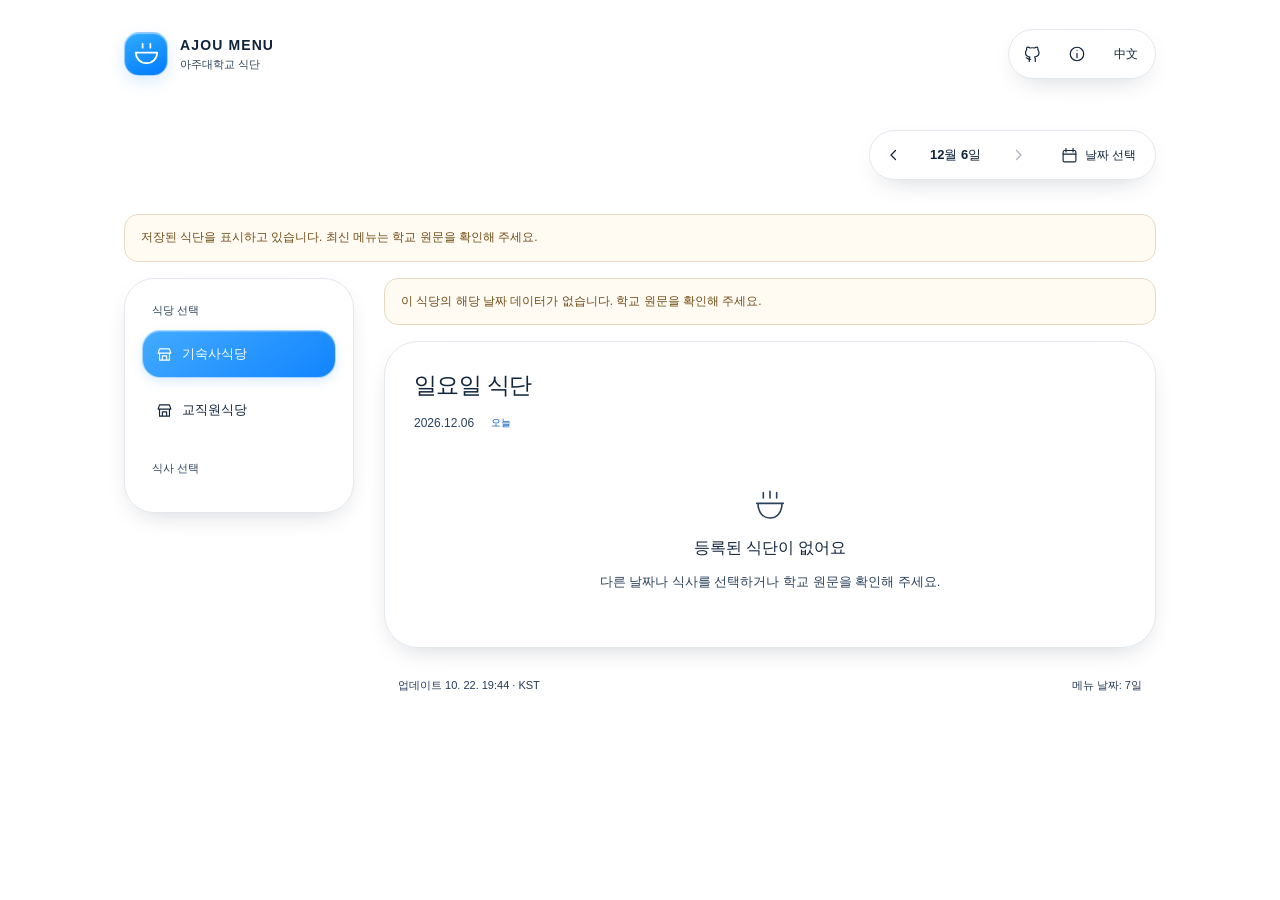
==== commit 2aaa8091: "Simplify light glass UI and stabilize wallpaper text contrast" ====
--- a/site/index.html
+++ b/site/index.html
@@ -13,22 +13,21 @@
   <meta property="og:title" content="Ajou Menu · 亚洲大学食堂菜单">
   <meta property="og:description" content="宿舍食堂与教职工食堂，中韩双语菜单、供餐时段和每周预告。">
   <meta property="og:url" content="https://zhupoxixixi.github.io/ajou-menu/">
-  <meta property="og:image" content="https://zhupoxixixi.github.io/ajou-menu/share.png?v=20261023-crisp-glass">
+  <meta property="og:image" content="https://zhupoxixixi.github.io/ajou-menu/share.png?v=20261023-stable-glass">
   <meta property="og:image:width" content="1200">
   <meta property="og:image:height" content="630">
   <meta name="twitter:card" content="summary_large_image">
   <link rel="canonical" href="https://zhupoxixixi.github.io/ajou-menu/">
-  <script>try{const t=localStorage.getItem('menuTheme');document.documentElement.classList.toggle('dark',t==='dark'||(t!=='light'&&matchMedia('(prefers-color-scheme: dark)').matches));}catch{}</script>
   <script>document.documentElement.dataset.glassStyle='transparent';try{const s=localStorage.getItem('menuGlassStyle');if(['transparent','translucent','frosted'].includes(s))document.documentElement.dataset.glassStyle=s;else if(s==='clear')document.documentElement.dataset.glassStyle='translucent';}catch{}</script>
-  <link rel="icon" type="image/svg+xml" href="favicon.svg?v=20261023-crisp-glass">
-  <link rel="apple-touch-icon" href="apple-touch-icon.png?v=20261023-crisp-glass">
-  <link rel="manifest" href="manifest.webmanifest?v=20261023-crisp-glass">
-  <link rel="stylesheet" href="styles.css?v=20261023-crisp-glass">
-  <script defer src="appearance.js?v=20261023-crisp-glass"></script>
-  <script defer src="background.js?v=20261023-crisp-glass"></script>
-  <script defer src="contrast.js?v=20261023-crisp-glass"></script>
-  <script defer src="menu-data.js?v=20261023-crisp-glass"></script>
-  <script defer src="menu.js?v=20261023-crisp-glass"></script>
+  <link rel="icon" type="image/svg+xml" href="favicon.svg?v=20261023-stable-glass">
+  <link rel="apple-touch-icon" href="apple-touch-icon.png?v=20261023-stable-glass">
+  <link rel="manifest" href="manifest.webmanifest?v=20261023-stable-glass">
+  <link rel="stylesheet" href="styles.css?v=20261023-stable-glass">
+  <script defer src="appearance.js?v=20261023-stable-glass"></script>
+  <script defer src="background.js?v=20261023-stable-glass"></script>
+  <script defer src="contrast.js?v=20261023-stable-glass"></script>
+  <script defer src="menu-data.js?v=20261023-stable-glass"></script>
+  <script defer src="menu.js?v=20261023-stable-glass"></script>
 </head>
 <body>
 <div id="glassBackdrop" aria-hidden="true"></div>
@@ -43,7 +42,6 @@
         <a class="icon-button github-button" href="https://github.com/zhupoxixixi/ajou-menu" target="_blank" rel="noopener noreferrer" aria-label="GitHub"><span data-icon="github"></span></a>
         <button class="icon-button" id="toolsToggle" type="button" aria-haspopup="dialog" aria-label="使用与更新"><span data-icon="info"></span></button>
         <button class="language-toggle" id="langToggle" type="button"><span id="languageLabel">中文</span></button>
-        <button class="icon-button" id="themeToggle" type="button"><span data-icon="sun"></span></button>
       </div>
     </div></div>
     </div>
@@ -101,6 +99,7 @@
   <dialog id="toolsDialog" class="app-dialog tools-dialog" aria-labelledby="toolsTitle">
     <div class="dialog-heading"><h2 id="toolsTitle"></h2><button class="dialog-close icon-button" type="button" data-close="toolsDialog"><span data-icon="close"></span></button></div>
     <div class="tools-content">
+      <div class="tool-actions"><button id="refreshButton" class="small-button refresh-button" type="button"><span data-icon="refresh"></span><span id="refreshLabel">메뉴 새로고침</span></button></div>
       <section class="tool-section appearance-section">
         <h3 id="glassStyleTitle">유리 효과</h3>
         <div class="appearance-options" role="group" aria-labelledby="glassStyleTitle"><button id="glassTransparent" type="button" aria-pressed="true">투명</button><button id="glassTranslucent" type="button" aria-pressed="false">반투명</button><button id="glassFrosted" type="button" aria-pressed="false">블러</button></div>
--- a/site/styles.css
+++ b/site/styles.css
@@ -12,17 +12,7 @@
   font-synthesis: none;
 }
 :root:lang(zh-CN) { font-family: -apple-system,BlinkMacSystemFont,"PingFang SC","Microsoft YaHei","Noto Sans SC","Segoe UI",sans-serif; }
-:root.dark {
-  color-scheme: dark;
-  --background: #14263f; --foreground: #f7faff; --muted-foreground: #e2edfc;
-  --border: #d4eaff26; --system-blue: #0091ff; --blue-text: #b5deff;
-  --glass-tint: transparent; --menu-tint: transparent;
-  --dialog-background: rgb(20 38 63 / .92);
-  --control-background: #253d59; --control-border: #8aadc9; --control-hover: #314f71;
-  --hover: #ffffff18;
-}
 :root:is([data-glass-style="translucent"],[data-glass-style="frosted"]) { --glass-tint: rgb(255 255 255 / .56); --menu-tint: rgb(255 255 255 / .60); }
-:root.dark:is([data-glass-style="translucent"],[data-glass-style="frosted"]) { --glass-tint: rgb(5 22 42 / .64); --menu-tint: rgb(5 22 42 / .60); }
 * { box-sizing: border-box; }
 body { margin: 0; min-height: 100dvh; color: var(--foreground); background: var(--background); line-height: 1.5; -webkit-font-smoothing: antialiased; }
 button,textarea { font: inherit; }
@@ -43,10 +33,9 @@
 :root[data-glass-style="transparent"] :is(.glass-surface,.brand) { text-shadow: none; }
 :root[data-glass-style="transparent"] :is(.date-picker-trigger,.copy-button,.card-notices,.empty-state,.nav-stats) { background: transparent; }
 :root[data-glass-style="transparent"] .meal-button:not([aria-pressed="true"]) { background: transparent; }
-:root[data-glass-style="transparent"][data-custom-background="true"] [data-text-tone="light"]:not([aria-pressed="true"]) { color: #f7faff !important; }
-:root[data-glass-style="transparent"][data-custom-background="true"] [data-text-tone="dark"]:not([aria-pressed="true"]) { color: #10243c !important; }
+:root[data-glass-style="transparent"][data-custom-background="true"] [data-text-tone="light"]:not(.restaurant-button[aria-pressed="true"]):not(.window-button[aria-pressed="true"]) { color: #f7faff !important; }
+:root[data-glass-style="transparent"][data-custom-background="true"] [data-text-tone="dark"]:not(.restaurant-button[aria-pressed="true"]):not(.window-button[aria-pressed="true"]) { color: #10243c !important; }
 .glass-surface::after { content: ''; position: absolute; pointer-events: none; inset: 0; z-index: 2; border-radius: inherit; border: 1px solid var(--border); box-shadow: inset 0 1px 1px #ffffff66,inset 0 -1px 1px #ffffff30; }
-.dark .glass-surface::after { border-color: #e8f6ff45; box-shadow: inset 0 1px 1px #fff5,inset 0 -1px 1px #cbe7ff20; }
 .wide-shell,.page-shell { max-width: var(--content-width); padding-inline: 24px; margin-inline: auto; }
 .site-header { padding-top: env(safe-area-inset-top); }
 .header-inner { min-height: 108px; display: flex; align-items: center; justify-content: space-between; gap: 22px; }
@@ -72,7 +61,6 @@
 .date-picker-trigger { display: flex; align-items: center; justify-content: center; gap: 7px; min-height: 40px; padding: 6px 15px; border: 0; border-radius: 22px; background: #ffffff28; color: inherit; font-size: 12px; }
 .date-picker-trigger .icon { width: 17px; height: 17px; }
 .nav-current-date:hover,.date-picker-trigger:hover { background: var(--hover); }
-.dark .date-picker-trigger { background: #ffffff0f; }
 .menu-layout { display: grid; grid-template-columns: 230px minmax(0,1fr); gap: 30px; align-items: start; }
 .glass-selection { --glass-radius: 30px; }
 .selection-panel { padding: 24px 18px; }
@@ -83,7 +71,8 @@
 .meal-tabs { display: grid; grid-template-columns: repeat(2,minmax(0,1fr)); gap: 6px; }
 .meal-button { display: inline-flex; align-items: center; justify-content: center; gap: 6px; min-height: 44px; padding: 8px 5px; border: 1px solid #ffffff30; border-radius: 17px; background: #ffffff18; color: inherit; font-size: 12px; }
 .meal-button .icon { width: 16px; height: 16px; }
-.restaurant-button[aria-pressed="true"],.meal-button[aria-pressed="true"],.window-button[aria-pressed="true"] { color: #fff; background: linear-gradient(145deg,#219cffd9,#007affed); border: 1px solid #ffffff99; box-shadow: inset 0 1px 1px #ffffff45,0 4px 11px #007aff22; font-weight: 600; }
+.restaurant-button[aria-pressed="true"],.window-button[aria-pressed="true"] { color: #fff; background: linear-gradient(145deg,#219cffd9,#007affed); border: 1px solid #ffffff99; box-shadow: inset 0 1px 1px #ffffff45,0 4px 11px #007aff22; font-weight: 600; }
+.meal-button[aria-pressed="true"] { color: var(--blue-text); background: #ffffff25; border-color: #789abc66; box-shadow: inset 0 1px 0 #ffffff40; font-weight: 600; }
 .restaurant-button:hover:not([aria-pressed="true"]),.meal-button:hover:not(:disabled):not([aria-pressed="true"]),.window-button:hover:not([aria-pressed="true"]) { background: var(--hover); }
 .menu-panel { min-width: 0; }
 .glass-windows { --glass-radius: 26px; margin-bottom: 18px; }
@@ -93,7 +82,6 @@
 .window-button { flex-shrink: 0; max-width: 100%; min-width: 44px; min-height: 42px; padding: 8px 20px; border: 1px solid transparent; border-radius: 22px; background: transparent; color: inherit; font-size: 12px; white-space: nowrap; overflow: hidden; text-overflow: ellipsis; }
 .window-button.note-window { text-decoration: underline dotted; text-underline-offset: 4px; }
 .status-banner { padding: 12px 16px; border: 1px solid #e7d9bd; background: #fffbf3ed; color: #704c16; border-radius: 14px; font-size: 12px; line-height: 1.8; margin-bottom: 16px; overflow-wrap: anywhere; }
-.dark .status-banner { background: #302b1eed; border-color: #5c4b2d; color: #f0d6ad; }
 .glass-menu { --glass-radius: 34px; --glass-tint: var(--menu-tint); }
 .menu-card { padding-bottom: 18px; }
 .card-header { padding: 28px 30px 20px; }
@@ -103,22 +91,18 @@
 .copy-button { margin: -3px -7px 0 auto; background: #ffffff29; }
 .date-badge { font-size: 12px; color: var(--muted-foreground); font-variant-numeric: tabular-nums; }
 .today-marker { padding: 3px 8px; border: 1px solid #ffffff85; border-radius: 8px; background: #ffffff58; color: var(--blue-text); font-size: 10px; font-weight: 600; }
-.dark .today-marker { background: #ffffff1a; border-color: #ffffff40; }
 .service-meta { display: flex; align-items: center; flex-wrap: wrap; gap: 7px 10px; margin-top: 14px; }
 .service-meta:has(> [hidden]):not(:has(> :not([hidden]))) { display: none; }
 .service-hours { margin: 0; font-size: 12px; color: var(--muted-foreground); font-variant-numeric: tabular-nums; }
 .service-state { display: inline-flex; align-items: center; gap: 5px; margin: 0; color: var(--muted-foreground); font-size: 11px; line-height: 1.7; }
 .service-state::before { content: ''; width: 5px; height: 5px; border-radius: 50%; background: currentColor; flex-shrink: 0; }
 .service-state[data-state="serving"],.service-state[data-state="servingReference"],.service-state[data-state="upcoming"] { color: #004c9d; }
-.dark .service-state[data-state="serving"],.dark .service-state[data-state="servingReference"],.dark .service-state[data-state="upcoming"] { color: #d8eeff; }
 #menuContent { padding-inline: 30px; }
 .menu-table { width: 100%; border-collapse: separate; border-spacing: 0; text-align: left; }
 .dish-row td { padding: 15px 0; vertical-align: middle; }
-.dish-row + .dish-row td { border-top: 1px solid var(--border); }
 .dish-name strong { display: block; font-size: 16px; font-weight: 550; line-height: 1.65; letter-spacing: .01em; overflow-wrap: anywhere; }
 .dish-row:hover { background: #ffffff12; }
 .card-notices { padding: 14px 16px; margin: 10px 0 8px; border: 1px solid #ffffff40; border-radius: 17px; background: #ffffff38; }
-.dark .card-notices { background: #07182e33; }
 .card-notices p { font-size: 12px; line-height: 1.85; margin: 0; color: var(--muted-foreground); overflow-wrap: anywhere; }
 .card-notices p + p { margin-top: 8px; }
 .empty-state { padding: 36px 24px; margin: 0 20px; border-radius: 28px; background: #ffffff18; text-align: center; }
@@ -128,10 +112,7 @@
 .empty-state p { font-size: 13px; color: var(--muted-foreground); margin: 0; line-height: 1.85; }
 .nav-stats { display: flex; flex-wrap: wrap; align-items: center; justify-content: space-between; gap: 6px 10px; margin: 22px 3px 0 263px; padding: 7px 11px; border-radius: 17px; background: #ffffffc7; }
 .nav-stats p { font-size: 11px; color: #243a55; margin: 0; }
-.dark .nav-stats { background: #07182ec9; }
-.dark .nav-stats p { color: #e2edfc; }
 .app-dialog { width: min(460px,calc(100% - 32px)); max-height: calc(100dvh - 48px); overflow-y: auto; border: 1px solid #ffffffb3; border-radius: 30px; padding: 0; color: var(--foreground); background: var(--dialog-background); box-shadow: 0 22px 70px #122d6140,inset 0 1px 0 #fff; opacity: 0; transform: translateY(8px) scale(.99); transition: opacity .18s ease,transform .18s ease,display .18s allow-discrete,overlay .18s allow-discrete; overscroll-behavior: contain; }
-.dark .app-dialog { border-color: #ffffff40; box-shadow: 0 22px 70px #0005,inset 0 1px 0 #ffffff40; }
 .app-dialog[open] { opacity: 1; transform: none; }
 @starting-style { .app-dialog[open] { opacity: 0; transform: translateY(8px) scale(.99); } }
 .app-dialog::backdrop { background: #08224535; }
@@ -140,6 +121,9 @@
 .dialog-close { width: 44px; height: 44px; border: 1px solid var(--control-border); background: var(--control-background); }
 .dialog-close:hover { background: var(--control-hover) !important; }
 .tools-content { padding: 0 22px 22px; }
+.tool-actions { display: flex; padding-bottom: 18px; }
+.tools-dialog .refresh-button { min-height: 44px; padding: 10px 16px; border: 1px solid var(--control-border); background: var(--control-background); color: var(--blue-text); font-size: 13px; font-weight: 600; }
+.tools-dialog .refresh-button:hover:not(:disabled) { background: var(--control-hover); }
 .tool-section { padding: 18px 0; border-top: 1px solid var(--border); }
 .tool-section h3 { font-size: 14px; margin: 0 0 10px; }
 .tool-hint,.operating-details p { color: var(--muted-foreground); font-size: 13px; line-height: 1.85; margin: 0 0 12px; overflow-wrap: anywhere; }
@@ -187,8 +171,7 @@
   .restaurant-button { justify-content: center; flex: 1; min-height: 46px; padding-inline: 8px; }
   .meal-tabs { grid-template-columns: repeat(var(--meal-count,4),minmax(0,1fr)); gap: 5px; padding: 8px 2px 2px; }
   .meal-button { background: transparent; border-color: transparent; }
-  .meal-button[aria-pressed="true"] { color: var(--blue-text); background: #ffffff70; border-color: #ffffffa6; box-shadow: 0 2px 6px #2e6cb01a,inset 0 1px 0 #fff9; }
-  .dark .meal-button[aria-pressed="true"] { background: #ffffff25; color: #fff; border-color: #ffffff40; box-shadow: inset 0 1px 0 #ffffff40; }
+  .meal-button[aria-pressed="true"] { border-color: #789abc66; }
   .glass-selection { --glass-radius: 28px; }
   .glass-windows { margin-bottom: 16px; }
   .window-button { min-height: 44px; }
@@ -246,7 +229,6 @@
 }
 @media(prefers-reduced-transparency: reduce) {
   :root { --glass-tint: #eef3faf2 !important; --menu-tint: #eef3faf2 !important; }
-  :root.dark { --glass-tint: #10243cf2 !important; --menu-tint: #10243cf2 !important; }
   :is(.glass-surface,.brand,.app-dialog) { -webkit-backdrop-filter: none !important; backdrop-filter: none !important; }
 }
 @media(prefers-reduced-motion: reduce) { *,*::before,*::after { animation: none !important; transition: none !important; scroll-behavior: auto !important; } }
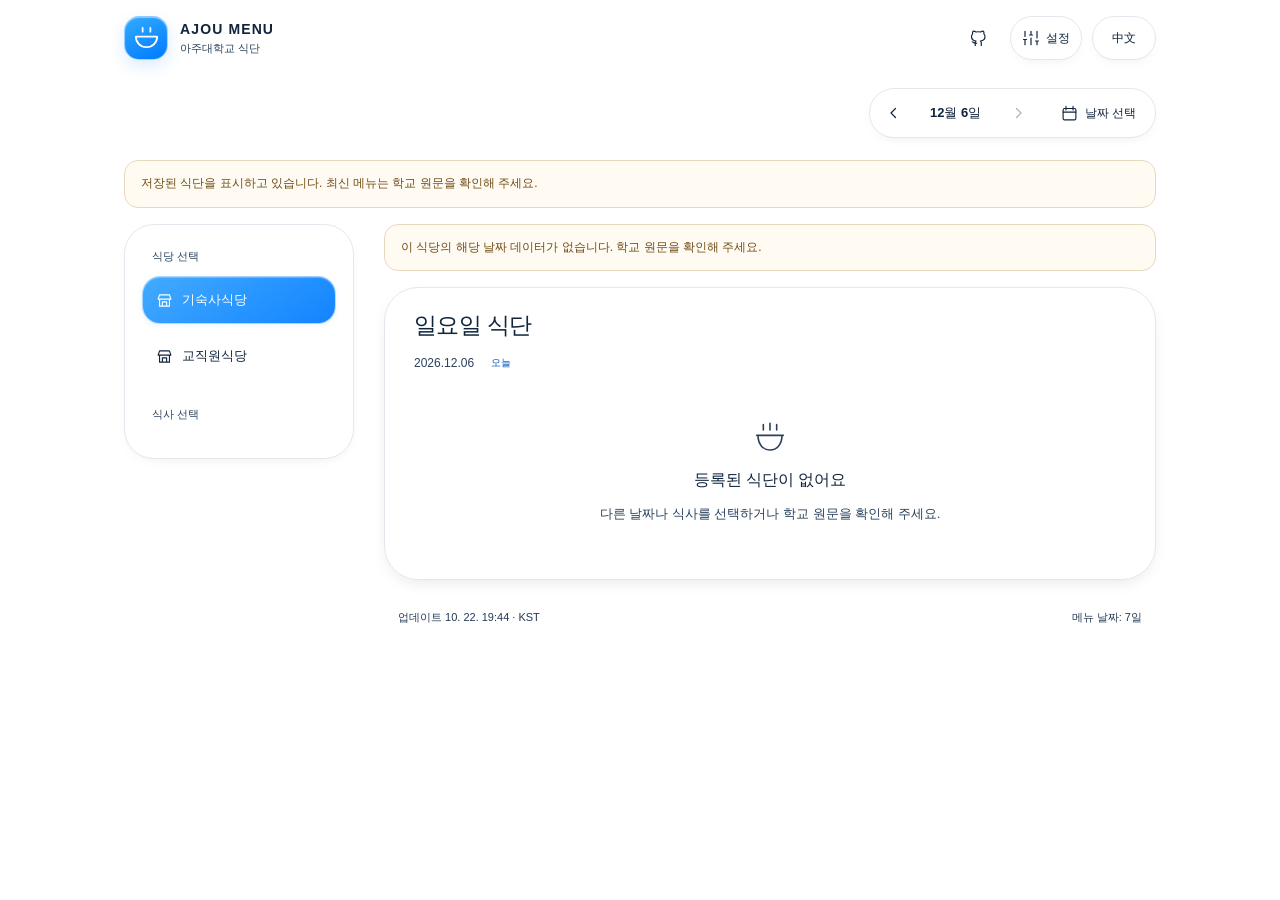
==== commit cf47b17e: "Compact menu controls and separate settings from language" ====
--- a/site/index.html
+++ b/site/index.html
@@ -13,21 +13,21 @@
   <meta property="og:title" content="Ajou Menu · 亚洲大学食堂菜单">
   <meta property="og:description" content="宿舍食堂与教职工食堂，中韩双语菜单、供餐时段和每周预告。">
   <meta property="og:url" content="https://zhupoxixixi.github.io/ajou-menu/">
-  <meta property="og:image" content="https://zhupoxixixi.github.io/ajou-menu/share.png?v=20261023-stable-glass">
+  <meta property="og:image" content="https://zhupoxixixi.github.io/ajou-menu/share.png?v=20261023-compact-ui">
   <meta property="og:image:width" content="1200">
   <meta property="og:image:height" content="630">
   <meta name="twitter:card" content="summary_large_image">
   <link rel="canonical" href="https://zhupoxixixi.github.io/ajou-menu/">
   <script>document.documentElement.dataset.glassStyle='transparent';try{const s=localStorage.getItem('menuGlassStyle');if(['transparent','translucent','frosted'].includes(s))document.documentElement.dataset.glassStyle=s;else if(s==='clear')document.documentElement.dataset.glassStyle='translucent';}catch{}</script>
-  <link rel="icon" type="image/svg+xml" href="favicon.svg?v=20261023-stable-glass">
-  <link rel="apple-touch-icon" href="apple-touch-icon.png?v=20261023-stable-glass">
-  <link rel="manifest" href="manifest.webmanifest?v=20261023-stable-glass">
-  <link rel="stylesheet" href="styles.css?v=20261023-stable-glass">
-  <script defer src="appearance.js?v=20261023-stable-glass"></script>
-  <script defer src="background.js?v=20261023-stable-glass"></script>
-  <script defer src="contrast.js?v=20261023-stable-glass"></script>
-  <script defer src="menu-data.js?v=20261023-stable-glass"></script>
-  <script defer src="menu.js?v=20261023-stable-glass"></script>
+  <link rel="icon" type="image/svg+xml" href="favicon.svg?v=20261023-compact-ui">
+  <link rel="apple-touch-icon" href="apple-touch-icon.png?v=20261023-compact-ui">
+  <link rel="manifest" href="manifest.webmanifest?v=20261023-compact-ui">
+  <link rel="stylesheet" href="styles.css?v=20261023-compact-ui">
+  <script defer src="appearance.js?v=20261023-compact-ui"></script>
+  <script defer src="background.js?v=20261023-compact-ui"></script>
+  <script defer src="contrast.js?v=20261023-compact-ui"></script>
+  <script defer src="menu-data.js?v=20261023-compact-ui"></script>
+  <script defer src="menu.js?v=20261023-compact-ui"></script>
 </head>
 <body>
 <div id="glassBackdrop" aria-hidden="true"></div>
@@ -38,12 +38,11 @@
         <span class="brand-mark" aria-hidden="true"><svg viewBox="0 0 32 32" fill="none" stroke="currentColor" stroke-width="1.8" stroke-linecap="round" stroke-linejoin="round"><path d="M5 14h22c0 6.4-4.7 11-11 11S5 20.4 5 14Z"/><path d="M12 5v4m8-4v4"/></svg></span>
         <span class="brand-copy"><strong>AJOU MENU</strong><small id="brandSubtitle">아주대학교 식단</small></span>
       </a>
-      <div class="glass-surface glass-actions"><div class="glass-content"><div class="header-actions">
+      <div class="header-actions">
         <a class="icon-button github-button" href="https://github.com/zhupoxixixi/ajou-menu" target="_blank" rel="noopener noreferrer" aria-label="GitHub"><span data-icon="github"></span></a>
-        <button class="icon-button" id="toolsToggle" type="button" aria-haspopup="dialog" aria-label="使用与更新"><span data-icon="info"></span></button>
-        <button class="language-toggle" id="langToggle" type="button"><span id="languageLabel">中文</span></button>
+        <button class="header-control glass-surface settings-toggle" id="toolsToggle" type="button" aria-haspopup="dialog" aria-label="设置"><span data-icon="settings"></span><span id="toolsLabel">설정</span></button>
+        <button class="language-toggle glass-surface" id="langToggle" type="button"><span id="languageLabel">中文</span></button>
       </div>
-    </div></div>
     </div>
   </header>
 
@@ -68,7 +67,7 @@
 
       <section class="menu-panel" aria-labelledby="menuHeading">
         <p class="sr-only" id="windowLabel">코너 선택</p>
-        <div class="glass-surface glass-windows"><div class="glass-content"><div id="windowTabs" class="window-tabs" role="group" aria-labelledby="windowLabel"></div></div></div>
+        <div class="glass-surface glass-windows"><div class="glass-content"><div id="windowTabs" class="window-tabs" role="group" aria-labelledby="windowLabel"></div><span class="window-scroll-cue window-scroll-cue-start" aria-hidden="true"></span><span class="window-scroll-cue window-scroll-cue-end" aria-hidden="true"></span></div></div>
         <div id="restaurantStatus" class="status-banner" role="status" hidden></div>
         <div class="glass-surface glass-menu"><div class="glass-content"><article class="menu-card">
           <div class="card-header">
--- a/site/styles.css
+++ b/site/styles.css
@@ -27,7 +27,7 @@
 .skip-link:focus { top: 8px; }
 .icon { display: block; width: 18px; height: 18px; flex-shrink: 0; }
 #glassBackdrop { position: fixed; inset: 0; z-index: -1; pointer-events: none; background-color: var(--background); background-image: var(--menu-background-image); background-position: center; background-size: cover; background-repeat: no-repeat; }
-.glass-surface { position: relative; isolation: isolate; min-width: 0; background: var(--glass-tint); border-radius: var(--glass-radius,28px); box-shadow: 0 9px 28px -14px #001a3448; }
+.glass-surface { position: relative; isolation: isolate; min-width: 0; background: var(--glass-tint); border-radius: var(--glass-radius,28px); box-shadow: 0 4px 14px -8px #001a3426; }
 .glass-content { position: relative; z-index: 1; }
 /* Transparent glass leaves the background untouched and the foreground sharp. */
 :root[data-glass-style="transparent"] :is(.glass-surface,.brand) { text-shadow: none; }
@@ -38,20 +38,20 @@
 .glass-surface::after { content: ''; position: absolute; pointer-events: none; inset: 0; z-index: 2; border-radius: inherit; border: 1px solid var(--border); box-shadow: inset 0 1px 1px #ffffff66,inset 0 -1px 1px #ffffff30; }
 .wide-shell,.page-shell { max-width: var(--content-width); padding-inline: 24px; margin-inline: auto; }
 .site-header { padding-top: env(safe-area-inset-top); }
-.header-inner { min-height: 108px; display: flex; align-items: center; justify-content: space-between; gap: 22px; }
+.header-inner { min-height: 76px; display: flex; align-items: center; justify-content: space-between; gap: 16px; }
 .brand { display: inline-flex; align-items: center; gap: 12px; flex-shrink: 0; padding: 5px 8px; margin-left: -8px; border-radius: 20px; background: var(--glass-tint); }
 .brand-mark { display: grid; place-items: center; width: 44px; height: 44px; flex-shrink: 0; color: #fff; background: linear-gradient(155deg,#31acff,#007aff); border: 1px solid #ffffff90; border-radius: 15px; box-shadow: inset 0 1px 1px #fff7,0 6px 16px #007aff24; }
 .brand-mark svg { width: 31px; height: 31px; }
 .brand-copy { display: block; line-height: 1.4; }
 .brand strong { display: block; font-size: 14px; font-weight: 750; letter-spacing: .08em; }
 .brand small { display: block; margin-top: 2px; font-size: 11px; color: var(--muted-foreground); }
-.glass-actions { --glass-radius: 26px; }
-.header-actions { display: flex; align-items: center; padding: 4px; gap: 2px; }
+.header-actions { display: flex; align-items: center; gap: 10px; }
+.header-control { display: inline-flex; align-items: center; justify-content: center; gap: 6px; min-height: 44px; padding: 0 12px; color: inherit; border: 0; border-radius: 24px; font-size: 12px; font-weight: 600; }
 .icon-button { display: inline-flex; align-items: center; justify-content: center; width: 42px; height: 42px; padding: 0; flex-shrink: 0; color: inherit; border: 0; border-radius: 50%; background: transparent; }
-.language-toggle { height: 42px; min-width: 52px; padding: 0 8px; border: 0; border-radius: 22px; background: transparent; color: inherit; font-size: 12px; font-weight: 600; }
-.icon-button:hover:not(:disabled),.language-toggle:hover,.small-button:hover { background: var(--hover); color: var(--blue-text); }
-.page-shell { padding-top: 18px; padding-bottom: calc(45px + env(safe-area-inset-bottom)); }
-.page-intro { display: flex; justify-content: flex-end; margin-bottom: 30px; }
+.language-toggle { height: 44px; min-width: 64px; padding: 0 12px; border: 0; border-radius: 24px; background: var(--glass-tint); color: inherit; font-size: 12px; font-weight: 600; }
+.icon-button:hover:not(:disabled),.header-control:hover,.language-toggle:hover,.small-button:hover { background: var(--hover); color: var(--blue-text); }
+.page-shell { padding-top: 10px; padding-bottom: calc(32px + env(safe-area-inset-bottom)); }
+.page-intro { display: flex; justify-content: flex-end; margin-bottom: 20px; }
 .glass-date { --glass-radius: 28px; }
 .date-navigation { padding: 5px; }
 .nav-controls { display: flex; align-items: center; gap: 8px; }
@@ -71,27 +71,37 @@
 .meal-tabs { display: grid; grid-template-columns: repeat(2,minmax(0,1fr)); gap: 6px; }
 .meal-button { display: inline-flex; align-items: center; justify-content: center; gap: 6px; min-height: 44px; padding: 8px 5px; border: 1px solid #ffffff30; border-radius: 17px; background: #ffffff18; color: inherit; font-size: 12px; }
 .meal-button .icon { width: 16px; height: 16px; }
-.restaurant-button[aria-pressed="true"],.window-button[aria-pressed="true"] { color: #fff; background: linear-gradient(145deg,#219cffd9,#007affed); border: 1px solid #ffffff99; box-shadow: inset 0 1px 1px #ffffff45,0 4px 11px #007aff22; font-weight: 600; }
+.restaurant-button[aria-pressed="true"],.window-button[aria-pressed="true"] { color: #fff; background: linear-gradient(145deg,#219cffd9,#007affed); border: 1px solid #ffffff99; box-shadow: inset 0 1px 1px #ffffff45,0 2px 6px #007aff12; font-weight: 600; }
 .meal-button[aria-pressed="true"] { color: var(--blue-text); background: #ffffff25; border-color: #789abc66; box-shadow: inset 0 1px 0 #ffffff40; font-weight: 600; }
 .restaurant-button:hover:not([aria-pressed="true"]),.meal-button:hover:not(:disabled):not([aria-pressed="true"]),.window-button:hover:not([aria-pressed="true"]) { background: var(--hover); }
 .menu-panel { min-width: 0; }
-.glass-windows { --glass-radius: 26px; margin-bottom: 18px; }
+.glass-windows { --glass-radius: 26px; --window-fade-start: 0px; --window-fade-end: 0px; margin-bottom: 12px; }
 .glass-windows:has(#windowTabs[hidden]),.glass-windows:has(#windowTabs:empty) { display: none; }
 .window-tabs { display: flex; flex-wrap: nowrap; overflow-x: auto; scrollbar-width: none; gap: 4px; padding: 5px; border-radius: 26px; -webkit-overflow-scrolling: touch; }
 .window-tabs::-webkit-scrollbar { display: none; }
+.glass-windows[data-overflow-start="true"] { --window-fade-start: 24px; }
+.glass-windows[data-overflow-end="true"] { --window-fade-end: 24px; }
+.glass-windows:is([data-overflow-start="true"],[data-overflow-end="true"]) .window-tabs { -webkit-mask-image: linear-gradient(to right,transparent,#000 var(--window-fade-start),#000 calc(100% - var(--window-fade-end)),transparent); mask-image: linear-gradient(to right,transparent,#000 var(--window-fade-start),#000 calc(100% - var(--window-fade-end)),transparent); }
+.window-scroll-cue { display: none; position: absolute; z-index: 2; top: 50%; width: 12px; height: 18px; transform: translateY(-50%); place-items: center; pointer-events: none; }
+.window-scroll-cue::after { content: ''; width: 6px; height: 6px; border-top: 1.5px solid currentColor; border-right: 1.5px solid currentColor; }
+.window-scroll-cue-start { left: 7px; }
+.window-scroll-cue-end { right: 7px; }
+.window-scroll-cue-start::after { transform: rotate(-135deg); }
+.window-scroll-cue-end::after { transform: rotate(45deg); }
+.glass-windows[data-overflow-start="true"] .window-scroll-cue-start,.glass-windows[data-overflow-end="true"] .window-scroll-cue-end { display: grid; }
 .window-button { flex-shrink: 0; max-width: 100%; min-width: 44px; min-height: 42px; padding: 8px 20px; border: 1px solid transparent; border-radius: 22px; background: transparent; color: inherit; font-size: 12px; white-space: nowrap; overflow: hidden; text-overflow: ellipsis; }
 .window-button.note-window { text-decoration: underline dotted; text-underline-offset: 4px; }
 .status-banner { padding: 12px 16px; border: 1px solid #e7d9bd; background: #fffbf3ed; color: #704c16; border-radius: 14px; font-size: 12px; line-height: 1.8; margin-bottom: 16px; overflow-wrap: anywhere; }
-.glass-menu { --glass-radius: 34px; --glass-tint: var(--menu-tint); }
+.glass-menu { --glass-radius: 34px; --glass-tint: var(--menu-tint); box-shadow: 0 6px 20px -10px #001a3433; }
 .menu-card { padding-bottom: 18px; }
-.card-header { padding: 28px 30px 20px; }
+.card-header { padding: 22px 30px 12px; }
 .card-title-line { display: flex; align-items: flex-start; gap: 12px; }
 .card-title-copy { display: flex; align-items: center; flex-wrap: wrap; gap: 8px; min-width: 0; flex: 1; }
 .card-title-line h1 { flex-basis: 100%; margin: 0 0 2px; font-size: 23px; letter-spacing: -.03em; line-height: 1.4; font-weight: 650; }
 .copy-button { margin: -3px -7px 0 auto; background: #ffffff29; }
 .date-badge { font-size: 12px; color: var(--muted-foreground); font-variant-numeric: tabular-nums; }
 .today-marker { padding: 3px 8px; border: 1px solid #ffffff85; border-radius: 8px; background: #ffffff58; color: var(--blue-text); font-size: 10px; font-weight: 600; }
-.service-meta { display: flex; align-items: center; flex-wrap: wrap; gap: 7px 10px; margin-top: 14px; }
+.service-meta { display: flex; align-items: center; flex-wrap: wrap; gap: 7px 10px; margin-top: 8px; }
 .service-meta:has(> [hidden]):not(:has(> :not([hidden]))) { display: none; }
 .service-hours { margin: 0; font-size: 12px; color: var(--muted-foreground); font-variant-numeric: tabular-nums; }
 .service-state { display: inline-flex; align-items: center; gap: 5px; margin: 0; color: var(--muted-foreground); font-size: 11px; line-height: 1.7; }
@@ -114,6 +124,8 @@
 .nav-stats p { font-size: 11px; color: #243a55; margin: 0; }
 .app-dialog { width: min(460px,calc(100% - 32px)); max-height: calc(100dvh - 48px); overflow-y: auto; border: 1px solid #ffffffb3; border-radius: 30px; padding: 0; color: var(--foreground); background: var(--dialog-background); box-shadow: 0 22px 70px #122d6140,inset 0 1px 0 #fff; opacity: 0; transform: translateY(8px) scale(.99); transition: opacity .18s ease,transform .18s ease,display .18s allow-discrete,overlay .18s allow-discrete; overscroll-behavior: contain; }
 .app-dialog[open] { opacity: 1; transform: none; }
+/* Dialogs keep a readable frosted surface in every main-page glass mode. */
+.app-dialog { -webkit-backdrop-filter: blur(10px); backdrop-filter: blur(10px); }
 @starting-style { .app-dialog[open] { opacity: 0; transform: translateY(8px) scale(.99); } }
 .app-dialog::backdrop { background: #08224535; }
 .dialog-heading { display: flex; align-items: center; justify-content: space-between; gap: 16px; padding: 18px 22px 14px; }
@@ -133,8 +145,8 @@
 .appearance-options button { min-height: 44px; min-width: 0; padding: 8px 10px; border: 1px solid var(--control-border); border-radius: 15px; background: var(--control-background); color: inherit; font-size: 13px; font-weight: 600; }
 .appearance-options button:hover:not([aria-pressed="true"]) { background: var(--control-hover); }
 .appearance-options button[aria-pressed="true"] { background: #006edb; color: #fff; border-color: #006edb; box-shadow: 0 2px 7px #007aff20; }
-/* Both transparent choices have no filters. Only frosted opts into CSS blur. */
-:root[data-glass-style="frosted"] :is(.glass-surface,.brand,.app-dialog) { -webkit-backdrop-filter: blur(10px); backdrop-filter: blur(10px); }
+/* Main-page blur is optional; dialog blur is independent of this setting. */
+:root[data-glass-style="frosted"] :is(.glass-surface,.brand) { -webkit-backdrop-filter: blur(10px); backdrop-filter: blur(10px); }
 .background-actions { display: flex; flex-wrap: wrap; gap: 8px; }
 .tools-dialog .background-actions .small-button { min-height: 44px; padding: 10px 16px; border: 1px solid var(--control-border); background: var(--control-background); font-size: 13px; font-weight: 600; box-shadow: 0 1px 3px #001a3414; }
 .tools-dialog .background-actions .small-button:hover { background: var(--control-hover); }
@@ -161,19 +173,19 @@
 .copy-dialog textarea { display: block; width: calc(100% - 44px); min-height: 220px; resize: vertical; border: 1px solid #ffffff80; border-radius: 20px; padding: 16px; background: #ffffff30; color: inherit; font-size: 13px; line-height: 1.9; margin: 0 22px 22px; }
 .toast { position: fixed; left: 50%; transform: translateX(-50%); bottom: calc(24px + env(safe-area-inset-bottom)); z-index: 25; padding: 12px 18px; background: #10243c; color: #f5faff; border-radius: 14px; box-shadow: 0 4px 16px #0003; font-size: 13px; max-width: calc(100% - 32px); text-align: center; }
 .noscript-note { margin: 24px; text-align: center; }
-@media(min-width: 1100px) { .page-shell { padding-top: 22px; } .page-intro { margin-bottom: 34px; } }
+@media(min-width: 1100px) { .page-shell { padding-top: 12px; } .page-intro { margin-bottom: 22px; } }
 @media(max-width: 899px) {
-  .page-shell { max-width: 640px; padding-top: 16px; }
-  .menu-layout { grid-template-columns: minmax(0,1fr); gap: 18px; }
-  .selection-panel { padding: 6px; }
+  .page-shell { max-width: 640px; padding-top: 8px; }
+  .menu-layout { grid-template-columns: minmax(0,1fr); gap: 12px; }
+  .selection-panel { padding: 4px; }
   .control-label { position: absolute; width: 1px; height: 1px; padding: 0; overflow: hidden; clip: rect(0,0,0,0); white-space: nowrap; border: 0; }
   .restaurant-tabs { flex-direction: row; margin: 0; gap: 4px; }
-  .restaurant-button { justify-content: center; flex: 1; min-height: 46px; padding-inline: 8px; }
-  .meal-tabs { grid-template-columns: repeat(var(--meal-count,4),minmax(0,1fr)); gap: 5px; padding: 8px 2px 2px; }
+  .restaurant-button { justify-content: center; flex: 1; min-height: 44px; padding-inline: 8px; }
+  .meal-tabs { grid-template-columns: repeat(var(--meal-count,4),minmax(0,1fr)); gap: 5px; padding: 4px 2px 2px; }
   .meal-button { background: transparent; border-color: transparent; }
   .meal-button[aria-pressed="true"] { border-color: #789abc66; }
   .glass-selection { --glass-radius: 28px; }
-  .glass-windows { margin-bottom: 16px; }
+  .glass-windows { margin-bottom: 10px; }
   .window-button { min-height: 44px; }
   .icon-button,.language-toggle,.nav-current-date,.date-picker-trigger,.date-navigation .icon-button,.small-button,.week-switch button { min-height: 44px; }
   .icon-button,.date-navigation .icon-button { width: 44px; }
@@ -181,18 +193,18 @@
 }
 @media(max-width: 639px) {
   .wide-shell,.page-shell { padding-inline: 22px; }
-  .header-inner { min-height: 91px; gap: 10px; }
+  .header-inner { min-height: 64px; gap: 10px; }
   .brand { gap: 9px; }
   .brand-mark { width: 37px; height: 37px; border-radius: 13px; }
   .brand-mark svg { width: 28px; height: 28px; }
   .brand strong { font-size: 11px; letter-spacing: .045em; }
   .brand small { font-size: 9px; }
-  .header-actions { gap: 0; padding: 2px; }
+  .header-actions { gap: 8px; }
   .github-button { display: none; }
-  .header-actions .icon-button { min-height: 40px; width: 38px; height: 40px; }
-  .header-actions .language-toggle { min-height: 40px; height: 40px; min-width: 44px; font-size: 11px; padding-inline: 6px; }
-  .page-shell { padding-top: 9px; }
-  .page-intro { display: block; margin-bottom: 18px; }
+  .header-control { padding-inline: 10px; }
+  .header-actions .language-toggle { font-size: 11px; }
+  .page-shell { padding-top: 4px; }
+  .page-intro { display: block; margin-bottom: 12px; }
   .date-navigation { padding: 4px; }
   .nav-controls { justify-content: space-between; gap: 3px; }
   .nav-current-date { min-width: 76px; }
@@ -200,14 +212,12 @@
   .restaurant-button { font-size: 12px; gap: 7px; }
   .meal-button { border-radius: 20px; font-size: 12px; gap: 5px; }
   .meal-button .icon { width: 15px; height: 15px; }
-  .menu-layout { gap: 16px; }
-  .glass-windows { margin-bottom: 15px; }
   .window-button { padding-inline: 18px; }
   .menu-card { padding-bottom: 17px; }
-  .card-header { padding: 24px 24px 17px; }
+  .card-header { padding: 18px 24px 10px; }
   .card-title-line h1 { font-size: 21px; }
   #menuContent { padding-inline: 24px; }
-  .dish-row td { padding: 14px 0; }
+  .dish-row td { padding: 12px 0; }
   .dish-name strong { font-size: 15px; }
   .nav-stats { gap: 6px 14px; margin-top: 20px; }
   .nav-stats p { font-size: 10px; }
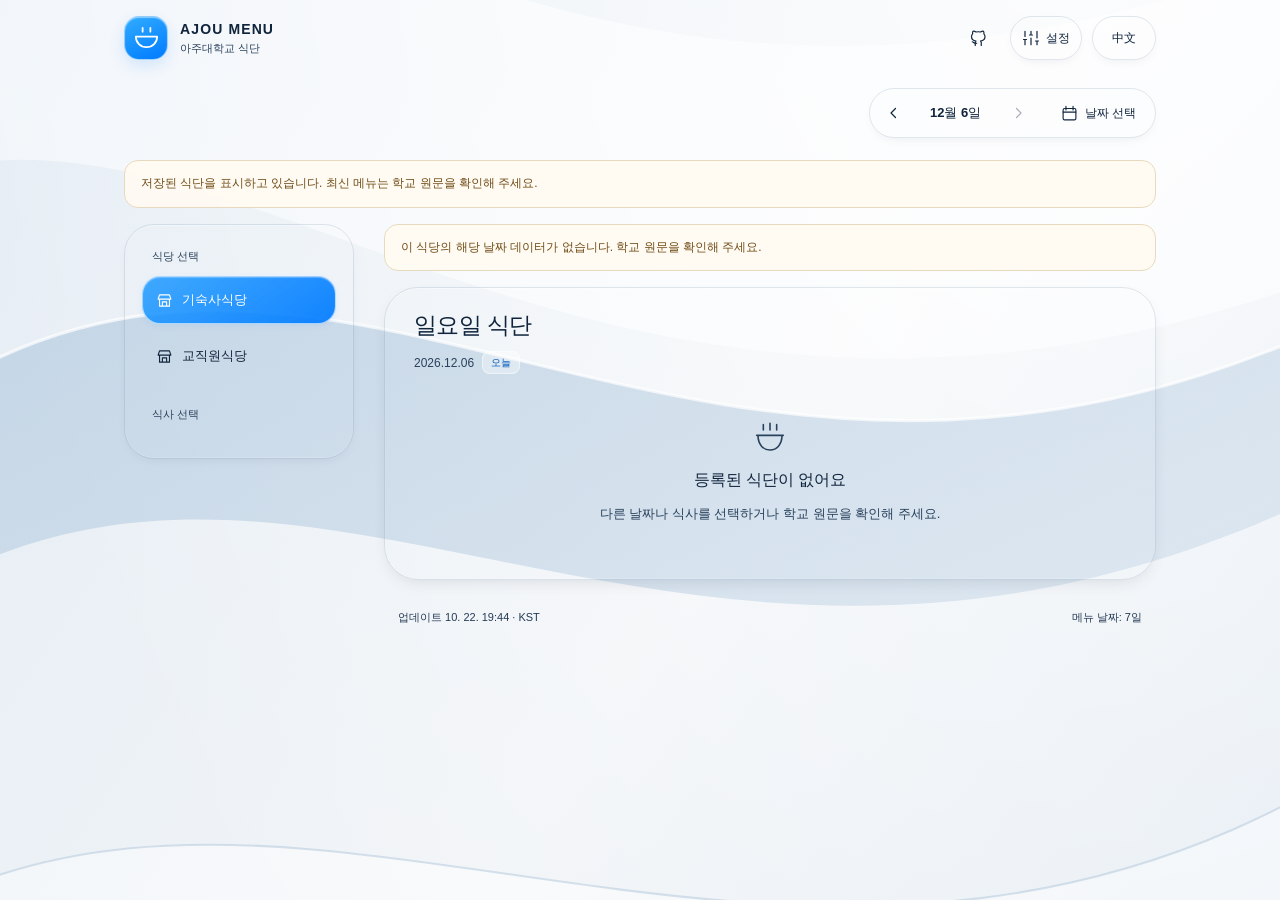
==== commit 2f048c85: "Fix cached-menu feedback and contrast resizing; add default wallpaper" ====
--- a/site/index.html
+++ b/site/index.html
@@ -13,21 +13,21 @@
   <meta property="og:title" content="Ajou Menu · 亚洲大学食堂菜单">
   <meta property="og:description" content="宿舍食堂与教职工食堂，中韩双语菜单、供餐时段和每周预告。">
   <meta property="og:url" content="https://zhupoxixixi.github.io/ajou-menu/">
-  <meta property="og:image" content="https://zhupoxixixi.github.io/ajou-menu/share.png?v=20261023-compact-ui">
+  <meta property="og:image" content="https://zhupoxixixi.github.io/ajou-menu/share.png?v=20261023-glass-repair">
   <meta property="og:image:width" content="1200">
   <meta property="og:image:height" content="630">
   <meta name="twitter:card" content="summary_large_image">
   <link rel="canonical" href="https://zhupoxixixi.github.io/ajou-menu/">
-  <script>document.documentElement.dataset.glassStyle='transparent';try{const s=localStorage.getItem('menuGlassStyle');if(['transparent','translucent','frosted'].includes(s))document.documentElement.dataset.glassStyle=s;else if(s==='clear')document.documentElement.dataset.glassStyle='translucent';}catch{}</script>
-  <link rel="icon" type="image/svg+xml" href="favicon.svg?v=20261023-compact-ui">
-  <link rel="apple-touch-icon" href="apple-touch-icon.png?v=20261023-compact-ui">
-  <link rel="manifest" href="manifest.webmanifest?v=20261023-compact-ui">
-  <link rel="stylesheet" href="styles.css?v=20261023-compact-ui">
-  <script defer src="appearance.js?v=20261023-compact-ui"></script>
-  <script defer src="background.js?v=20261023-compact-ui"></script>
-  <script defer src="contrast.js?v=20261023-compact-ui"></script>
-  <script defer src="menu-data.js?v=20261023-compact-ui"></script>
-  <script defer src="menu.js?v=20261023-compact-ui"></script>
+  <script>document.documentElement.dataset.glassStyle='transparent';try{const s=localStorage.getItem('menuGlassStyle');if(['transparent','translucent','frosted'].includes(s))document.documentElement.dataset.glassStyle=s;else if(s==='clear')document.documentElement.dataset.glassStyle='translucent';if(localStorage.getItem('menuBackgroundStyle')==='white')document.documentElement.dataset.backgroundStyle='white';}catch{}</script>
+  <link rel="icon" type="image/svg+xml" href="favicon.svg?v=20261023-glass-repair">
+  <link rel="apple-touch-icon" href="apple-touch-icon.png?v=20261023-glass-repair">
+  <link rel="manifest" href="manifest.webmanifest?v=20261023-glass-repair">
+  <link rel="stylesheet" href="styles.css?v=20261023-glass-repair">
+  <script defer src="appearance.js?v=20261023-glass-repair"></script>
+  <script defer src="background.js?v=20261023-glass-repair"></script>
+  <script defer src="contrast.js?v=20261023-glass-repair"></script>
+  <script defer src="menu-data.js?v=20261023-glass-repair"></script>
+  <script defer src="menu.js?v=20261023-glass-repair"></script>
 </head>
 <body>
 <div id="glassBackdrop" aria-hidden="true"></div>
@@ -98,7 +98,7 @@
   <dialog id="toolsDialog" class="app-dialog tools-dialog" aria-labelledby="toolsTitle">
     <div class="dialog-heading"><h2 id="toolsTitle"></h2><button class="dialog-close icon-button" type="button" data-close="toolsDialog"><span data-icon="close"></span></button></div>
     <div class="tools-content">
-      <div class="tool-actions"><button id="refreshButton" class="small-button refresh-button" type="button"><span data-icon="refresh"></span><span id="refreshLabel">메뉴 새로고침</span></button></div>
+      <div class="tool-actions"><button id="refreshButton" class="small-button refresh-button" type="button" aria-describedby="refreshStatus"><span data-icon="refresh"></span><span id="refreshLabel">메뉴 새로고침</span></button><p id="refreshStatus" class="tool-hint refresh-status" role="status" aria-live="polite" hidden></p></div>
       <section class="tool-section appearance-section">
         <h3 id="glassStyleTitle">유리 효과</h3>
         <div class="appearance-options" role="group" aria-labelledby="glassStyleTitle"><button id="glassTransparent" type="button" aria-pressed="true">투명</button><button id="glassTranslucent" type="button" aria-pressed="false">반투명</button><button id="glassFrosted" type="button" aria-pressed="false">블러</button></div>
@@ -107,7 +107,7 @@
         <h3 id="backgroundTitle">배경 이미지</h3>
         <p id="backgroundHint" class="tool-hint">기기에 저장된 사진으로 배경을 바꿀 수 있어요.</p>
         <input id="backgroundFile" type="file" accept="image/*" hidden>
-        <div class="background-actions"><button id="backgroundChoose" class="small-button" type="button">사진 선택</button><button id="backgroundReset" class="small-button" type="button">기본 배경</button></div>
+        <div class="background-actions"><button id="backgroundChoose" class="small-button" type="button">사진 선택</button><button id="backgroundReset" class="small-button" type="button">기본 배경</button><button id="backgroundWhite" class="small-button" type="button">흰색 배경</button></div>
         <p id="backgroundStatus" class="tool-hint background-status" role="status"></p>
       </section>
       <section id="operatingSection" class="tool-section" hidden><h3 id="operatingTitle"></h3><div id="operatingDetails" class="operating-details"></div></section>
--- a/site/styles.css
+++ b/site/styles.css
@@ -7,11 +7,12 @@
   --dialog-background: rgb(250 252 255 / .90);
   --control-background: #eaf2fc; --control-border: #6e86a5; --control-hover: #dbeaff;
   --hover: #ffffff42; --content-width: 1080px;
-  --menu-background-image: none;
+  --menu-background-image: url('assets/default-background.svg');
   font-family: -apple-system,BlinkMacSystemFont,"Apple SD Gothic Neo","Malgun Gothic","Noto Sans KR","Segoe UI",sans-serif;
   font-synthesis: none;
 }
 :root:lang(zh-CN) { font-family: -apple-system,BlinkMacSystemFont,"PingFang SC","Microsoft YaHei","Noto Sans SC","Segoe UI",sans-serif; }
+:root[data-background-style="white"] { --menu-background-image: none; }
 :root:is([data-glass-style="translucent"],[data-glass-style="frosted"]) { --glass-tint: rgb(255 255 255 / .56); --menu-tint: rgb(255 255 255 / .60); }
 * { box-sizing: border-box; }
 body { margin: 0; min-height: 100dvh; color: var(--foreground); background: var(--background); line-height: 1.5; -webkit-font-smoothing: antialiased; }
@@ -133,7 +134,8 @@
 .dialog-close { width: 44px; height: 44px; border: 1px solid var(--control-border); background: var(--control-background); }
 .dialog-close:hover { background: var(--control-hover) !important; }
 .tools-content { padding: 0 22px 22px; }
-.tool-actions { display: flex; padding-bottom: 18px; }
+.tool-actions { display: flex; flex-direction: column; align-items: flex-start; gap: 10px; padding-bottom: 18px; }
+.refresh-status { margin: 0; color: #704c16; }
 .tools-dialog .refresh-button { min-height: 44px; padding: 10px 16px; border: 1px solid var(--control-border); background: var(--control-background); color: var(--blue-text); font-size: 13px; font-weight: 600; }
 .tools-dialog .refresh-button:hover:not(:disabled) { background: var(--control-hover); }
 .tool-section { padding: 18px 0; border-top: 1px solid var(--border); }
